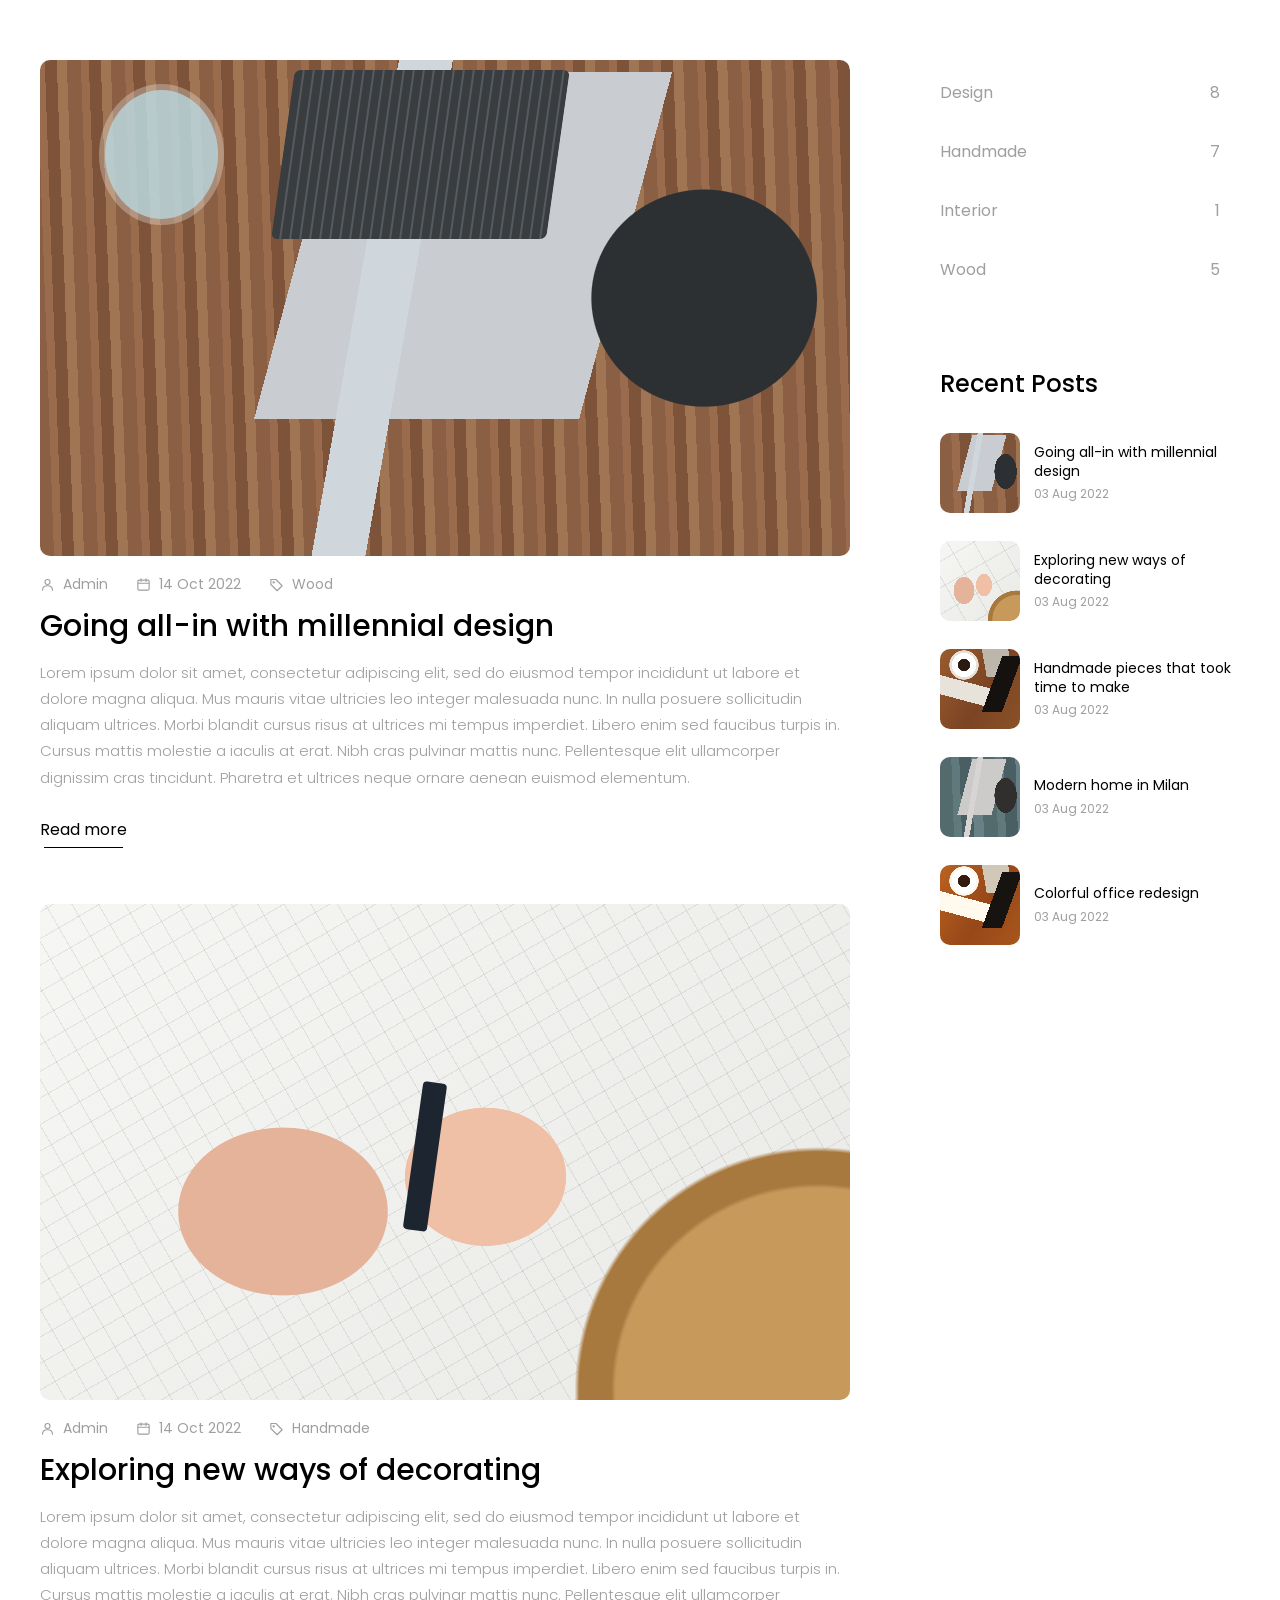
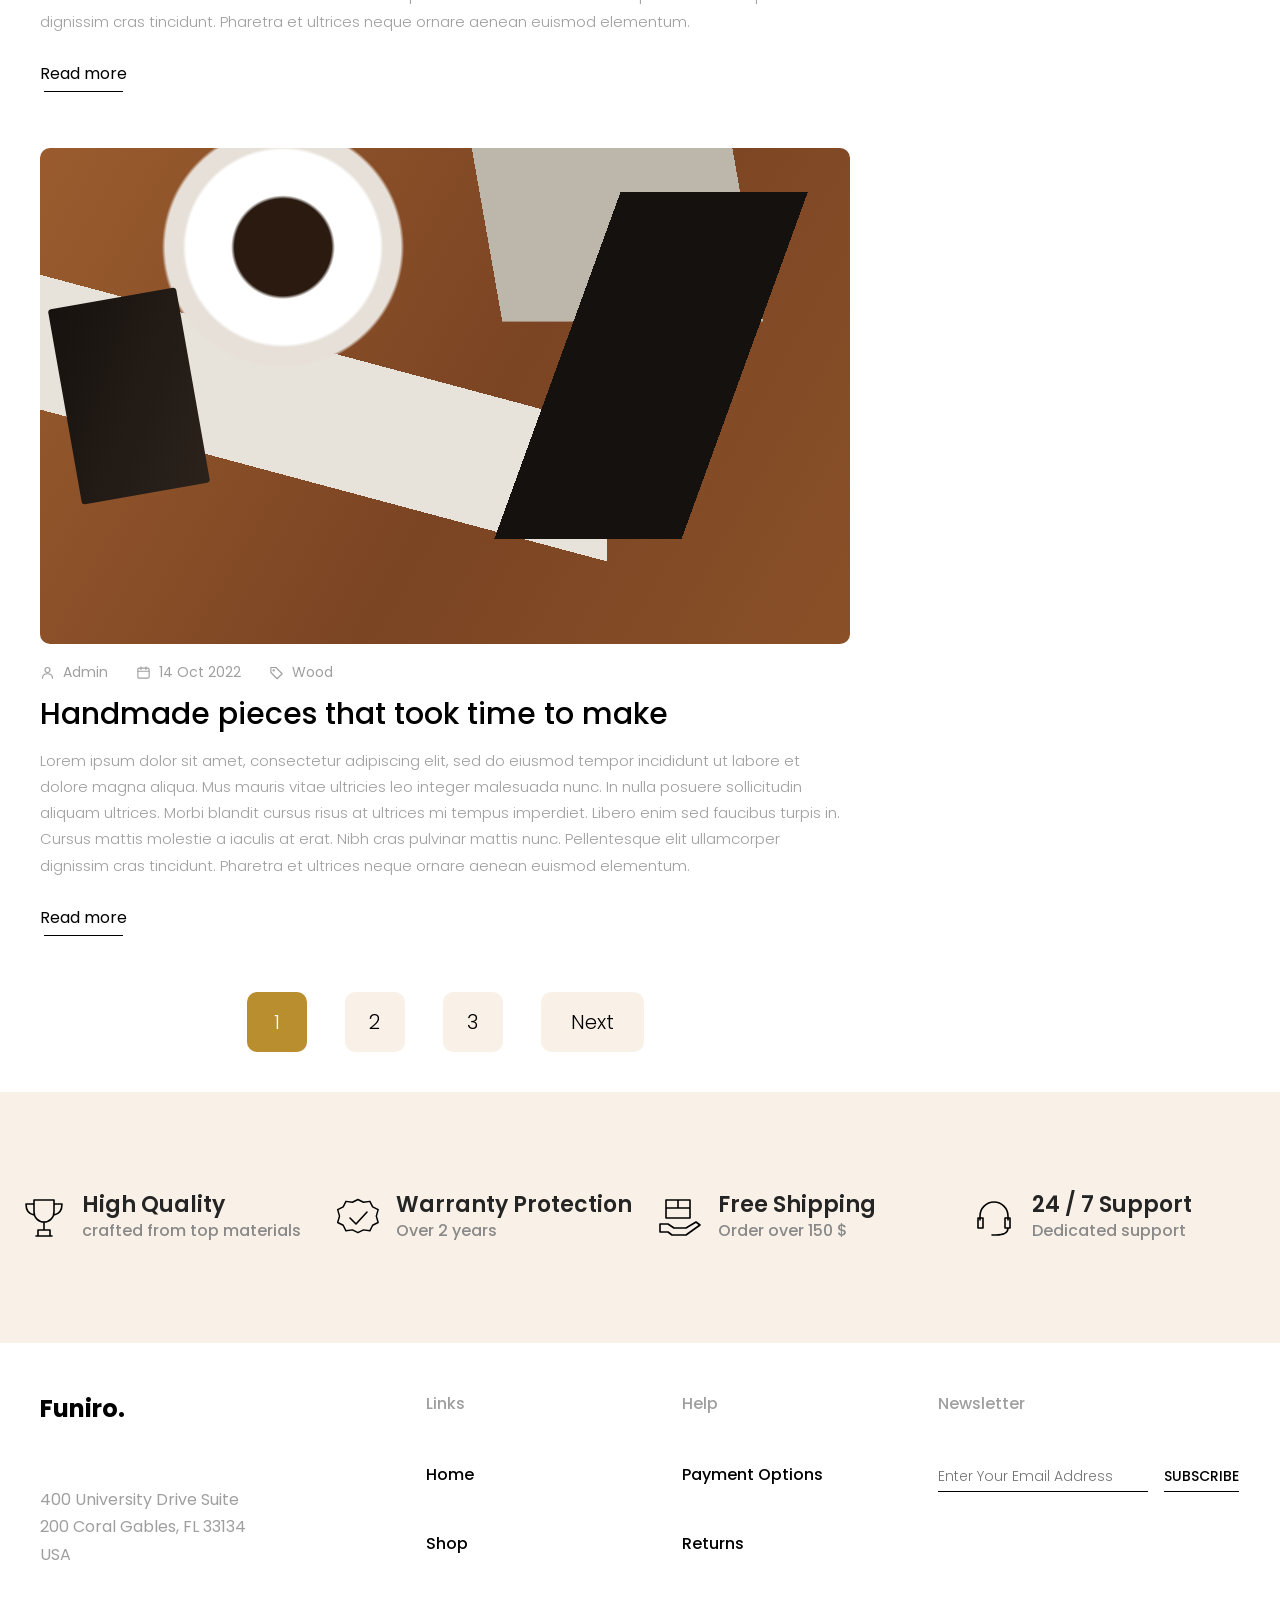
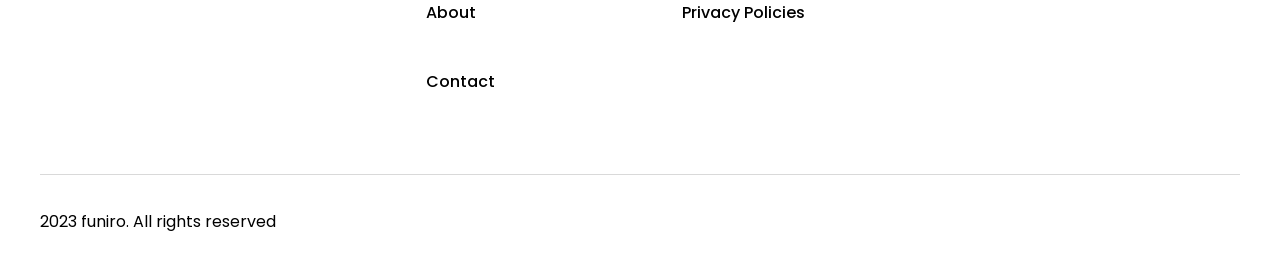
==== blog.html @ f54c9782 "fix file sttructure for vercel" ====
<!doctype html>
<html lang="en">
<head>
<meta charset="utf-8">
<meta name="viewport" content="width=device-width, initial-scale=1">
<title>Funiro Blog</title>
<link rel="preconnect" href="https://fonts.googleapis.com">
<link href="https://fonts.googleapis.com/css2?family=Poppins:wght@300;400;500;600&display=swap" rel="stylesheet">
<style>
:root{
  --ink:#000;
  --muted:#9f9f9f;
  --soft:#b0b0b0;
  --cream:#f9f1e7;
  --gold:#b88e2f;
  --line:#d9d9d9;
  --page:#f4f4f4;
  --bg:#fff;
}
*{box-sizing:border-box;margin:0;padding:0}
body{font-family:'Poppins',system-ui,sans-serif;color:var(--ink);background:var(--page);-webkit-font-smoothing:antialiased}
a{color:inherit;text-decoration:none}
ul{list-style:none}
.page{background:var(--bg);max-width:1440px;margin:0 auto}

/* ---------- layout ---------- */
.blog{display:grid;grid-template-columns:minmax(0,820px) 300px;gap:90px;max-width:1240px;margin:0 auto;padding:60px 20px 40px;justify-content:space-between}

/* ---------- posts ---------- */
.post{margin-bottom:56px}
.thumb{display:block;width:100%;aspect-ratio:817/500;border-radius:10px;overflow:hidden;position:relative;transition:transform .4s ease,box-shadow .4s ease}
.post:hover .thumb{transform:translateY(-3px);box-shadow:0 14px 30px rgba(0,0,0,.14)}
.meta{display:flex;gap:28px;margin:18px 0 12px;font-size:14px;color:var(--muted);flex-wrap:wrap}
.meta span{display:inline-flex;align-items:center;gap:8px}
.meta svg{width:15px;height:15px;stroke:var(--muted);fill:none;stroke-width:1.8;stroke-linecap:round;stroke-linejoin:round}
.post h2{font-size:30px;font-weight:500;line-height:1.3;margin-bottom:14px;transition:color .2s}
.post:hover h2{color:var(--gold)}
.post p{font-size:15px;line-height:1.75;color:var(--muted);font-weight:300;max-width:820px}
.more{display:inline-block;margin-top:26px;font-size:16px;padding-bottom:6px;position:relative}
.more::after{content:"";position:absolute;left:4px;bottom:0;height:1px;width:calc(100% - 8px);background:var(--ink);transition:width .3s ease,background .3s}
.more:hover::after{width:100%;background:var(--gold)}

/* ---------- CSS-drawn photos ---------- */
/* 1 · laptop on wooden table */
.ph-wood{background:
  radial-gradient(ellipse 14% 22% at 82% 48%,#2c3033 0 99%,transparent 100%),
  linear-gradient(100deg,transparent 0 40%,#cfd6dc 40% 46%,transparent 46%),
  linear-gradient(105deg,transparent 0 34%,#c9ccd0 34% 70%,transparent 70%) 0 8%/100% 70% no-repeat,
  repeating-linear-gradient(88deg,#8a5f43 0 14px,#9a6c4d 14px 22px,#7d5439 22px 34px,#a07554 34px 44px);}
.ph-wood::before{content:"";position:absolute;left:30%;top:2%;width:34%;height:34%;background:repeating-linear-gradient(90deg,#3a3d40 0 8px,#555a5e 8px 10px),#3a3d40;border-radius:6px;transform:skewX(-8deg)}
.ph-wood::after{content:"";position:absolute;left:8%;top:6%;width:14%;height:26%;background:#bfe0ea;border-radius:50%;opacity:.8;box-shadow:0 0 0 6px rgba(255,255,255,.35)}
/* 2 · notebook, hands and straw hat */
.ph-note{background:
  radial-gradient(circle at 96% 98%,#c79a5b 0 22%,transparent 22.5%),
  radial-gradient(circle at 96% 98%,#a8793f 0 26%,transparent 26.5%),
  radial-gradient(ellipse 13% 17% at 30% 62%,#e5b29a 0 99%,transparent 100%),
  radial-gradient(ellipse 10% 14% at 55% 55%,#efc0a6 0 99%,transparent 100%),
  repeating-linear-gradient(60deg,transparent 0 22px,rgba(0,0,0,.08) 22px 23px),
  repeating-linear-gradient(-30deg,transparent 0 22px,rgba(0,0,0,.08) 22px 23px),
  linear-gradient(135deg,#f6f6f4,#e9e9e6);}
.ph-note::after{content:"";position:absolute;left:46%;top:36%;width:3%;height:30%;background:#1c2530;border-radius:4px;transform:rotate(8deg)}
/* 3 · coffee, glasses, notebook, tablet on desk */
.ph-coffee{background:
  radial-gradient(circle at 30% 20%,#2a1a10 0 7%,transparent 7.5%),
  radial-gradient(circle at 30% 20%,#fff 0 14%,#e6e0d8 14.5% 17%,transparent 17.5%),
  linear-gradient(110deg,transparent 0 62%,#14110f 62% 82%,transparent 82%) 0 30%/100% 70% no-repeat,
  linear-gradient(15deg,transparent 0 35%,#e8e3da 35% 62%,transparent 62%) 0 60%/70% 70% no-repeat,
  linear-gradient(80deg,transparent 0 55%,#bdb6ab 55% 86%,transparent 86%) 0 0/100% 35% no-repeat,
  linear-gradient(120deg,#9a5c2e,#7b4423 55%,#8a5128);}
.ph-coffee::after{content:"";position:absolute;left:3%;top:30%;width:16%;height:40%;background:linear-gradient(120deg,#17120f,#2b221b);border-radius:3px;transform:rotate(-10deg)}

/* ---------- pagination ---------- */
.pager{display:flex;justify-content:center;gap:38px;margin-top:20px}
.pager a{min-width:60px;height:60px;padding:0 20px;display:grid;place-items:center;border-radius:10px;background:var(--cream);font-size:20px;font-weight:300;transition:background .2s,color .2s,transform .2s}
.pager a:hover{background:var(--gold);color:#fff;transform:translateY(-2px)}
.pager a.on{background:var(--gold);color:#fff}
.pager a.wide{padding:0 30px}

/* ---------- sidebar ---------- */
aside{padding-top:6px}
.cats li{display:flex;justify-content:space-between;color:var(--muted);font-size:16px;padding:14px 20px 14px 0;transition:color .2s,padding .2s}
.cats li:hover{color:var(--gold);padding-left:8px}
.cats li+li{margin-top:6px}
aside h3{font-size:24px;font-weight:500;margin:70px 0 32px}
.recent li{display:flex;gap:14px;align-items:center;margin-bottom:28px}
.recent .mini{flex:none;width:80px;height:80px;border-radius:10px;position:relative;overflow:hidden;transition:transform .3s}
.recent li:hover .mini{transform:scale(1.06)}
.recent b{display:block;font-weight:400;font-size:14px;line-height:1.35;transition:color .2s}
.recent li:hover b{color:var(--gold)}
.recent small{display:block;margin-top:5px;font-size:12px;color:var(--muted)}
.mini.ph-wood::before,.mini.ph-wood::after,.mini.ph-note::after,.mini.ph-coffee::after{display:none}

/* ---------- feature strip ---------- */
.features{background:var(--cream);padding:100px 20px}
.features ul{max-width:1240px;margin:0 auto;display:grid;grid-template-columns:repeat(4,1fr);gap:24px}
.features li{display:flex;align-items:center;gap:14px}
.features svg{flex:none;width:48px;height:48px;stroke:var(--ink);fill:none;stroke-width:1.6;stroke-linecap:round;stroke-linejoin:round}
.features b{display:block;white-space:nowrap;font-size:22px;font-weight:600;line-height:1.2;color:#242424}
.features span{display:block;font-size:16px;font-weight:500;color:#898989}

/* ---------- footer ---------- */
footer{max-width:1240px;margin:0 auto;padding:48px 20px 28px}
.cols{display:grid;grid-template-columns:1.6fr 1fr 1fr 1.4fr;gap:40px;padding-bottom:36px;border-bottom:1px solid var(--line)}
.logo{font-size:24px;font-weight:700;margin-bottom:60px}
.addr{color:var(--muted);font-size:16px;line-height:1.7;max-width:230px}
footer h4{font-size:16px;font-weight:500;color:var(--muted);margin-bottom:46px}
footer li{margin-bottom:44px;font-size:16px;font-weight:500}
footer li a{transition:color .2s}
footer li a:hover{color:var(--gold)}
.news{display:flex;gap:16px;align-items:flex-end}
.news input{border:0;border-bottom:1px solid var(--ink);outline:0;font:300 14px 'Poppins',sans-serif;padding:4px 0;width:210px;background:transparent}
.news input:focus{border-color:var(--gold)}
.news button{border:0;border-bottom:1px solid var(--ink);background:none;font:500 14px 'Poppins',sans-serif;padding:4px 0;cursor:pointer;transition:color .2s}
.news button:hover{color:var(--gold);border-color:var(--gold)}
.copy{padding-top:34px;font-size:16px}

/* ---------- responsive ---------- */
@media(max-width:1100px){
  .blog{grid-template-columns:1fr;gap:40px}
  .features ul{grid-template-columns:repeat(2,1fr);row-gap:40px}
  .cols{grid-template-columns:1fr 1fr}
}
@media(max-width:600px){
  .post h2{font-size:22px}
  .pager{gap:12px}
  .pager a{min-width:46px;height:46px;font-size:16px}
  .features{padding:56px 20px}
  .features ul,.cols{grid-template-columns:1fr}
  .logo{margin-bottom:24px}
  footer h4{margin-bottom:20px}
  footer li{margin-bottom:20px}
}
</style>
</head>
<body>
<div class="page">

  <main class="blog">
    <section>
      <article class="post">
        <a class="thumb ph-wood" href="#" aria-label="Going all-in with millennial design"></a>
        <div class="meta">
          <span><svg viewBox="0 0 24 24"><circle cx="12" cy="8" r="4"/><path d="M4 21c0-4.4 3.6-7 8-7s8 2.6 8 7"/></svg>Admin</span>
          <span><svg viewBox="0 0 24 24"><rect x="3" y="5" width="18" height="16" rx="2"/><path d="M3 10h18M8 3v4M16 3v4"/></svg>14 Oct 2022</span>
          <span><svg viewBox="0 0 24 24"><path d="M3 12V4h8l10 10-8 8z"/><circle cx="7.5" cy="8.5" r="1"/></svg>Wood</span>
        </div>
        <h2>Going all-in with millennial design</h2>
        <p>Lorem ipsum dolor sit amet, consectetur adipiscing elit, sed do eiusmod tempor incididunt ut labore et dolore magna aliqua. Mus mauris vitae ultricies leo integer malesuada nunc. In nulla posuere sollicitudin aliquam ultrices. Morbi blandit cursus risus at ultrices mi tempus imperdiet. Libero enim sed faucibus turpis in. Cursus mattis molestie a iaculis at erat. Nibh cras pulvinar mattis nunc. Pellentesque elit ullamcorper dignissim cras tincidunt. Pharetra et ultrices neque ornare aenean euismod elementum.</p>
        <a class="more" href="#">Read more</a>
      </article>

      <article class="post">
        <a class="thumb ph-note" href="#" aria-label="Exploring new ways of decorating"></a>
        <div class="meta">
          <span><svg viewBox="0 0 24 24"><circle cx="12" cy="8" r="4"/><path d="M4 21c0-4.4 3.6-7 8-7s8 2.6 8 7"/></svg>Admin</span>
          <span><svg viewBox="0 0 24 24"><rect x="3" y="5" width="18" height="16" rx="2"/><path d="M3 10h18M8 3v4M16 3v4"/></svg>14 Oct 2022</span>
          <span><svg viewBox="0 0 24 24"><path d="M3 12V4h8l10 10-8 8z"/><circle cx="7.5" cy="8.5" r="1"/></svg>Handmade</span>
        </div>
        <h2>Exploring new ways of decorating</h2>
        <p>Lorem ipsum dolor sit amet, consectetur adipiscing elit, sed do eiusmod tempor incididunt ut labore et dolore magna aliqua. Mus mauris vitae ultricies leo integer malesuada nunc. In nulla posuere sollicitudin aliquam ultrices. Morbi blandit cursus risus at ultrices mi tempus imperdiet. Libero enim sed faucibus turpis in. Cursus mattis molestie a iaculis at erat. Nibh cras pulvinar mattis nunc. Pellentesque elit ullamcorper dignissim cras tincidunt. Pharetra et ultrices neque ornare aenean euismod elementum.</p>
        <a class="more" href="#">Read more</a>
      </article>

      <article class="post">
        <a class="thumb ph-coffee" href="#" aria-label="Handmade pieces that took time to make"></a>
        <div class="meta">
          <span><svg viewBox="0 0 24 24"><circle cx="12" cy="8" r="4"/><path d="M4 21c0-4.4 3.6-7 8-7s8 2.6 8 7"/></svg>Admin</span>
          <span><svg viewBox="0 0 24 24"><rect x="3" y="5" width="18" height="16" rx="2"/><path d="M3 10h18M8 3v4M16 3v4"/></svg>14 Oct 2022</span>
          <span><svg viewBox="0 0 24 24"><path d="M3 12V4h8l10 10-8 8z"/><circle cx="7.5" cy="8.5" r="1"/></svg>Wood</span>
        </div>
        <h2>Handmade pieces that took time to make</h2>
        <p>Lorem ipsum dolor sit amet, consectetur adipiscing elit, sed do eiusmod tempor incididunt ut labore et dolore magna aliqua. Mus mauris vitae ultricies leo integer malesuada nunc. In nulla posuere sollicitudin aliquam ultrices. Morbi blandit cursus risus at ultrices mi tempus imperdiet. Libero enim sed faucibus turpis in. Cursus mattis molestie a iaculis at erat. Nibh cras pulvinar mattis nunc. Pellentesque elit ullamcorper dignissim cras tincidunt. Pharetra et ultrices neque ornare aenean euismod elementum.</p>
        <a class="more" href="#">Read more</a>
      </article>

      <nav class="pager" aria-label="Pagination">
        <a class="on" href="#">1</a><a href="#">2</a><a href="#">3</a><a class="wide" href="#">Next</a>
      </nav>
    </section>

    <aside>
      <ul class="cats">
        <li><span>Design</span><span>8</span></li>
        <li><span>Handmade</span><span>7</span></li>
        <li><span>Interior</span><span>1</span></li>
        <li><span>Wood</span><span>5</span></li>
      </ul>
      <h3>Recent Posts</h3>
      <ul class="recent">
        <li><span class="mini ph-wood"></span><div><b>Going all-in with millennial design</b><small>03 Aug 2022</small></div></li>
        <li><span class="mini ph-note"></span><div><b>Exploring new ways of decorating</b><small>03 Aug 2022</small></div></li>
        <li><span class="mini ph-coffee"></span><div><b>Handmade pieces that took time to make</b><small>03 Aug 2022</small></div></li>
        <li><span class="mini ph-wood" style="filter:hue-rotate(160deg) saturate(.4)"></span><div><b>Modern home in Milan</b><small>03 Aug 2022</small></div></li>
        <li><span class="mini ph-coffee" style="filter:saturate(1.3) brightness(1.1)"></span><div><b>Colorful office redesign</b><small>03 Aug 2022</small></div></li>
      </ul>
    </aside>
  </main>

  <section class="features">
    <ul>
      <li>
        <svg viewBox="0 0 48 48"><path d="M14 6h20v12a10 10 0 0 1-20 0zM14 10H6c0 6 3 10 8 11M34 10h8c0 6-3 10-8 11M24 28v8M16 42h16M18 36h12v6H18z"/></svg>
        <div><b>High Quality</b><span>crafted from top materials</span></div>
      </li>
      <li>
        <svg viewBox="0 0 48 48"><path d="M24 4l6 3 7-1 3 6 6 3-2 7 2 7-6 3-3 6-7-1-6 3-6-3-7 1-3-6-6-3 2-7-2-7 6-3 3-6 7 1z" transform="scale(.92) translate(2 2)"/><path d="M16 24l6 6 11-12"/></svg>
        <div><b>Warranty Protection</b><span>Over 2 years</span></div>
      </li>
      <li>
        <svg viewBox="0 0 48 48"><path d="M10 6h24v18H10zM10 14h24M22 6v8M4 30h8l6 4h12l10-6 4 3-14 10H16l-4-3H4z"/></svg>
        <div><b>Free Shipping</b><span>Order over 150 $</span></div>
      </li>
      <li>
        <svg viewBox="0 0 48 48"><path d="M10 26v-4a14 14 0 0 1 28 0v4M8 24h5v10H8zM35 24h5v10h-5zM38 34c0 5-5 7-12 7M22 41h5"/></svg>
        <div><b>24 / 7 Support</b><span>Dedicated support</span></div>
      </li>
    </ul>
  </section>

  <footer>
    <div class="cols">
      <div>
        <div class="logo">Funiro.</div>
        <p class="addr">400 University Drive Suite 200 Coral Gables, FL 33134 USA</p>
      </div>
      <div>
        <h4>Links</h4>
        <ul><li><a href="#">Home</a></li><li><a href="#">Shop</a></li><li><a href="#">About</a></li><li><a href="#">Contact</a></li></ul>
      </div>
      <div>
        <h4>Help</h4>
        <ul><li><a href="#">Payment Options</a></li><li><a href="#">Returns</a></li><li><a href="#">Privacy Policies</a></li></ul>
      </div>
      <div>
        <h4>Newsletter</h4>
        <form class="news" onsubmit="return false">
          <input type="email" placeholder="Enter Your Email Address" aria-label="Email address">
          <button type="button">SUBSCRIBE</button>
        </form>
      </div>
    </div>
    <p class="copy">2023 funiro. All rights reserved</p>
  </footer>

</div>
</body>
</html>
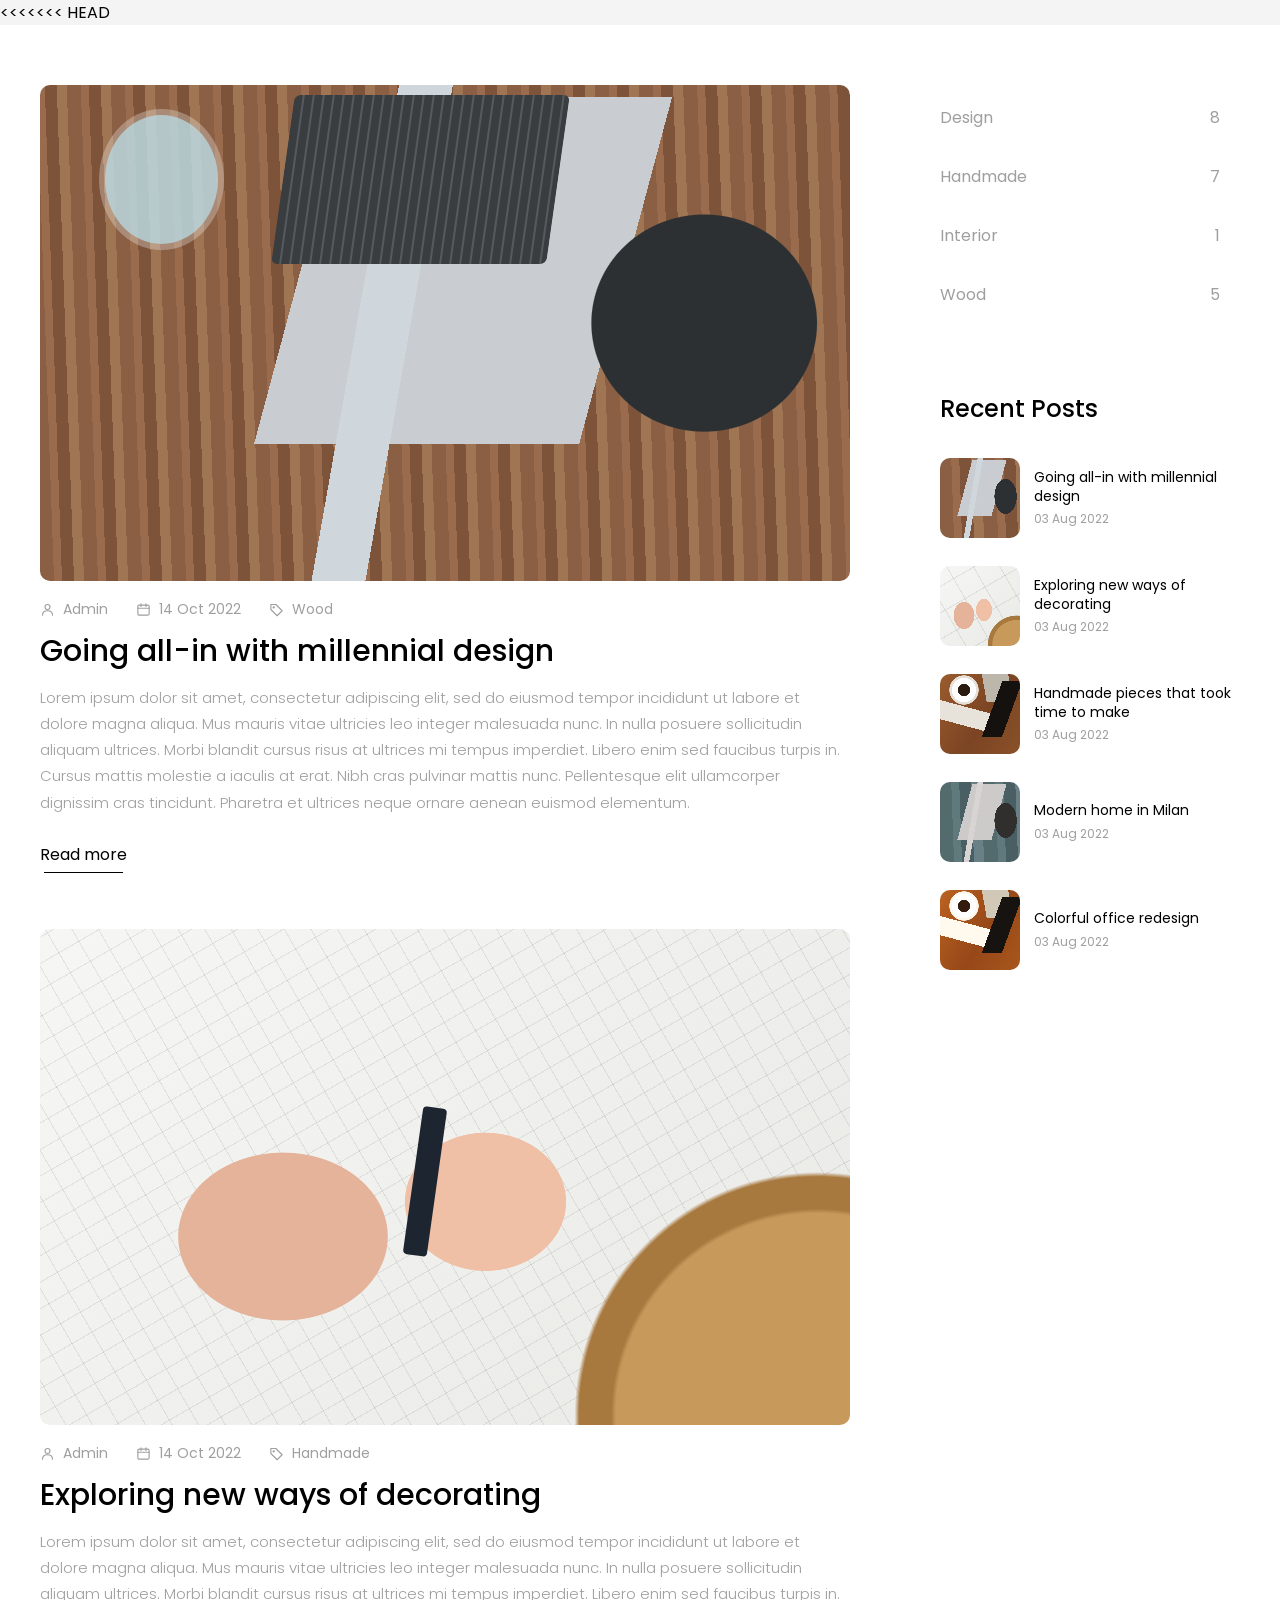
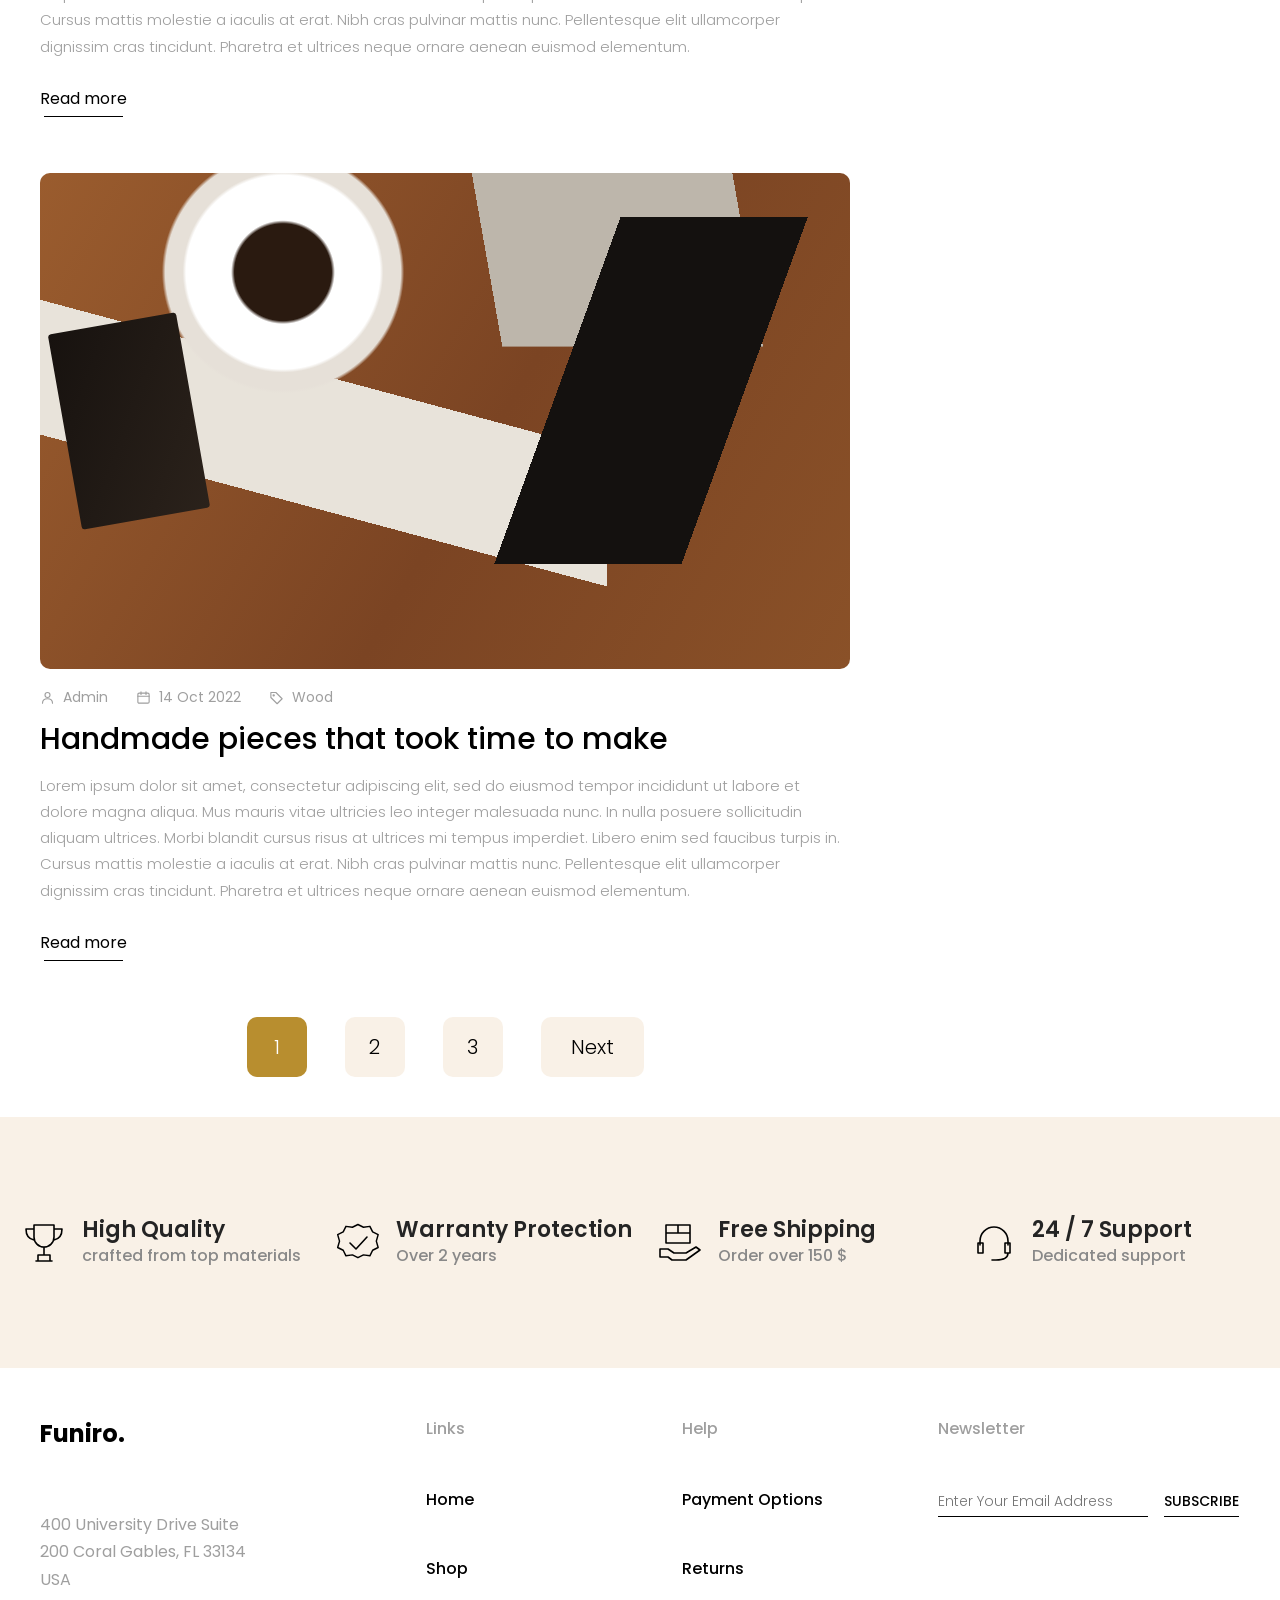
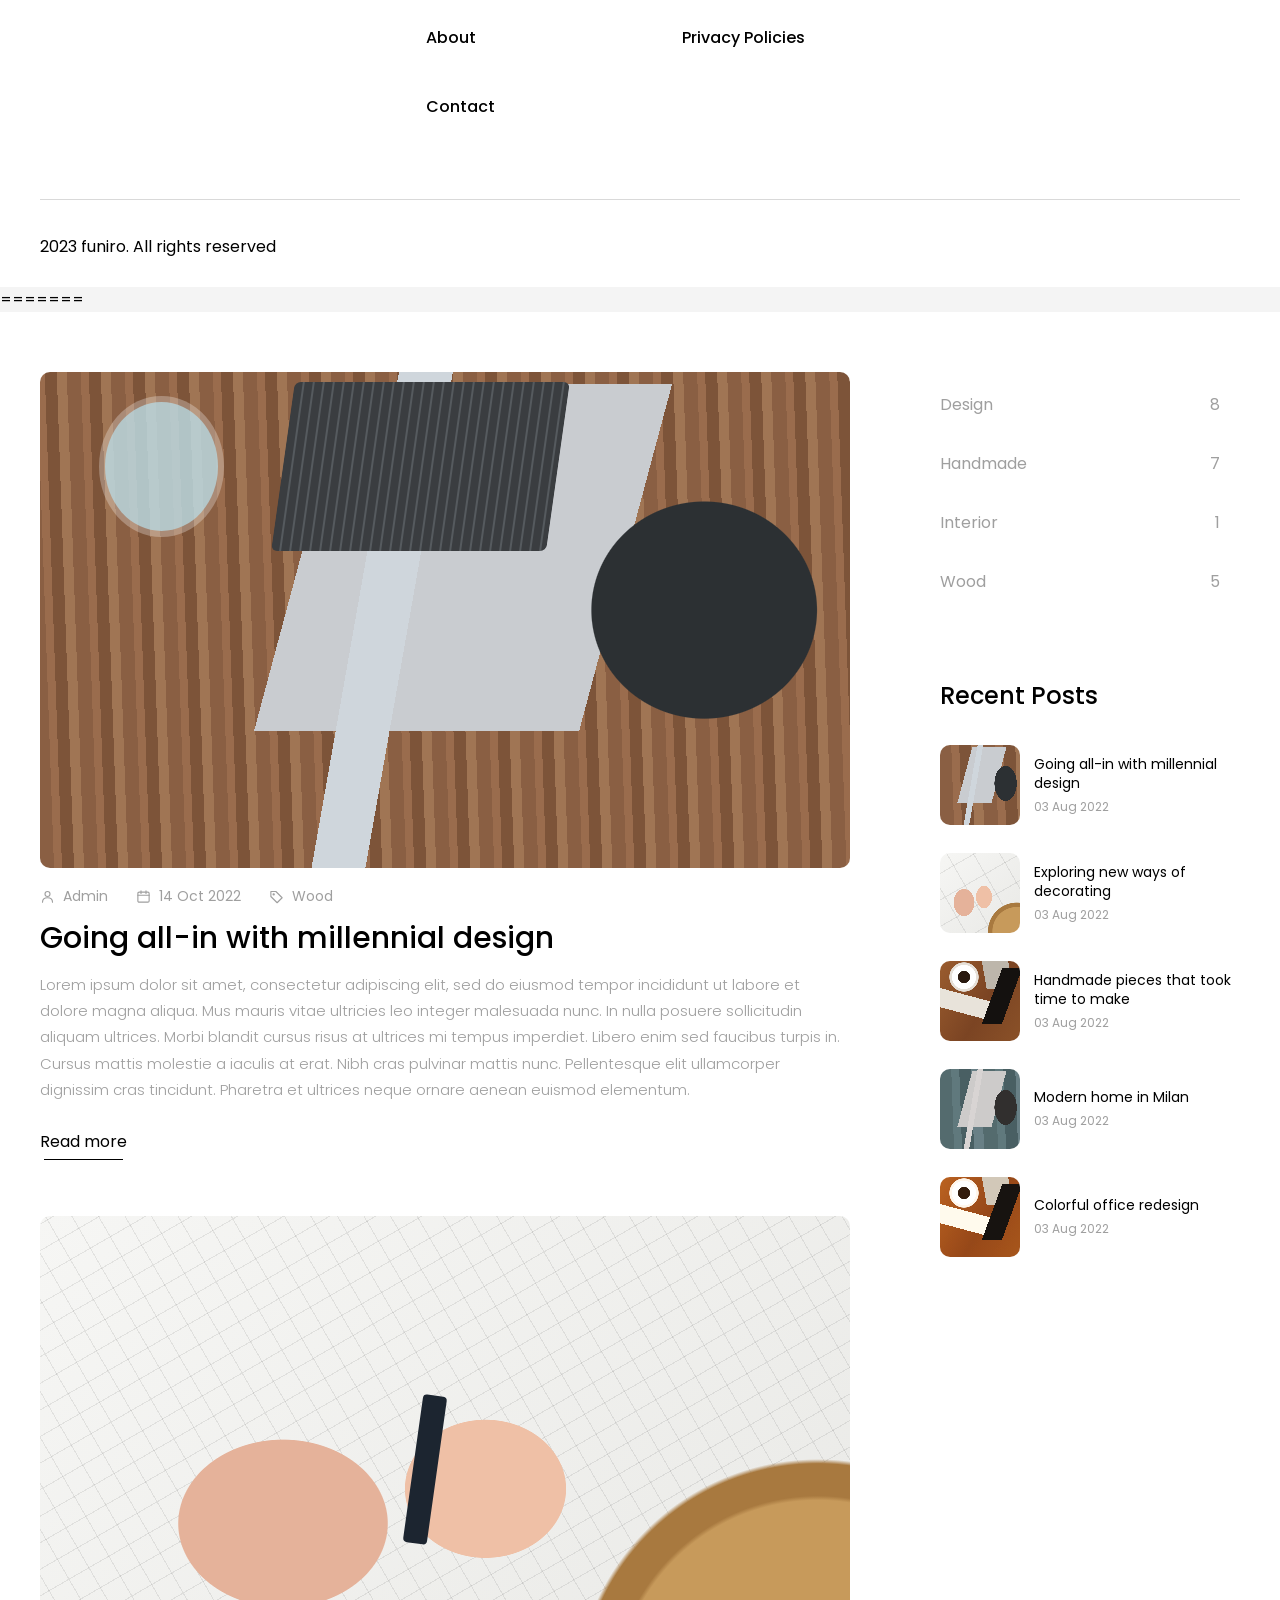
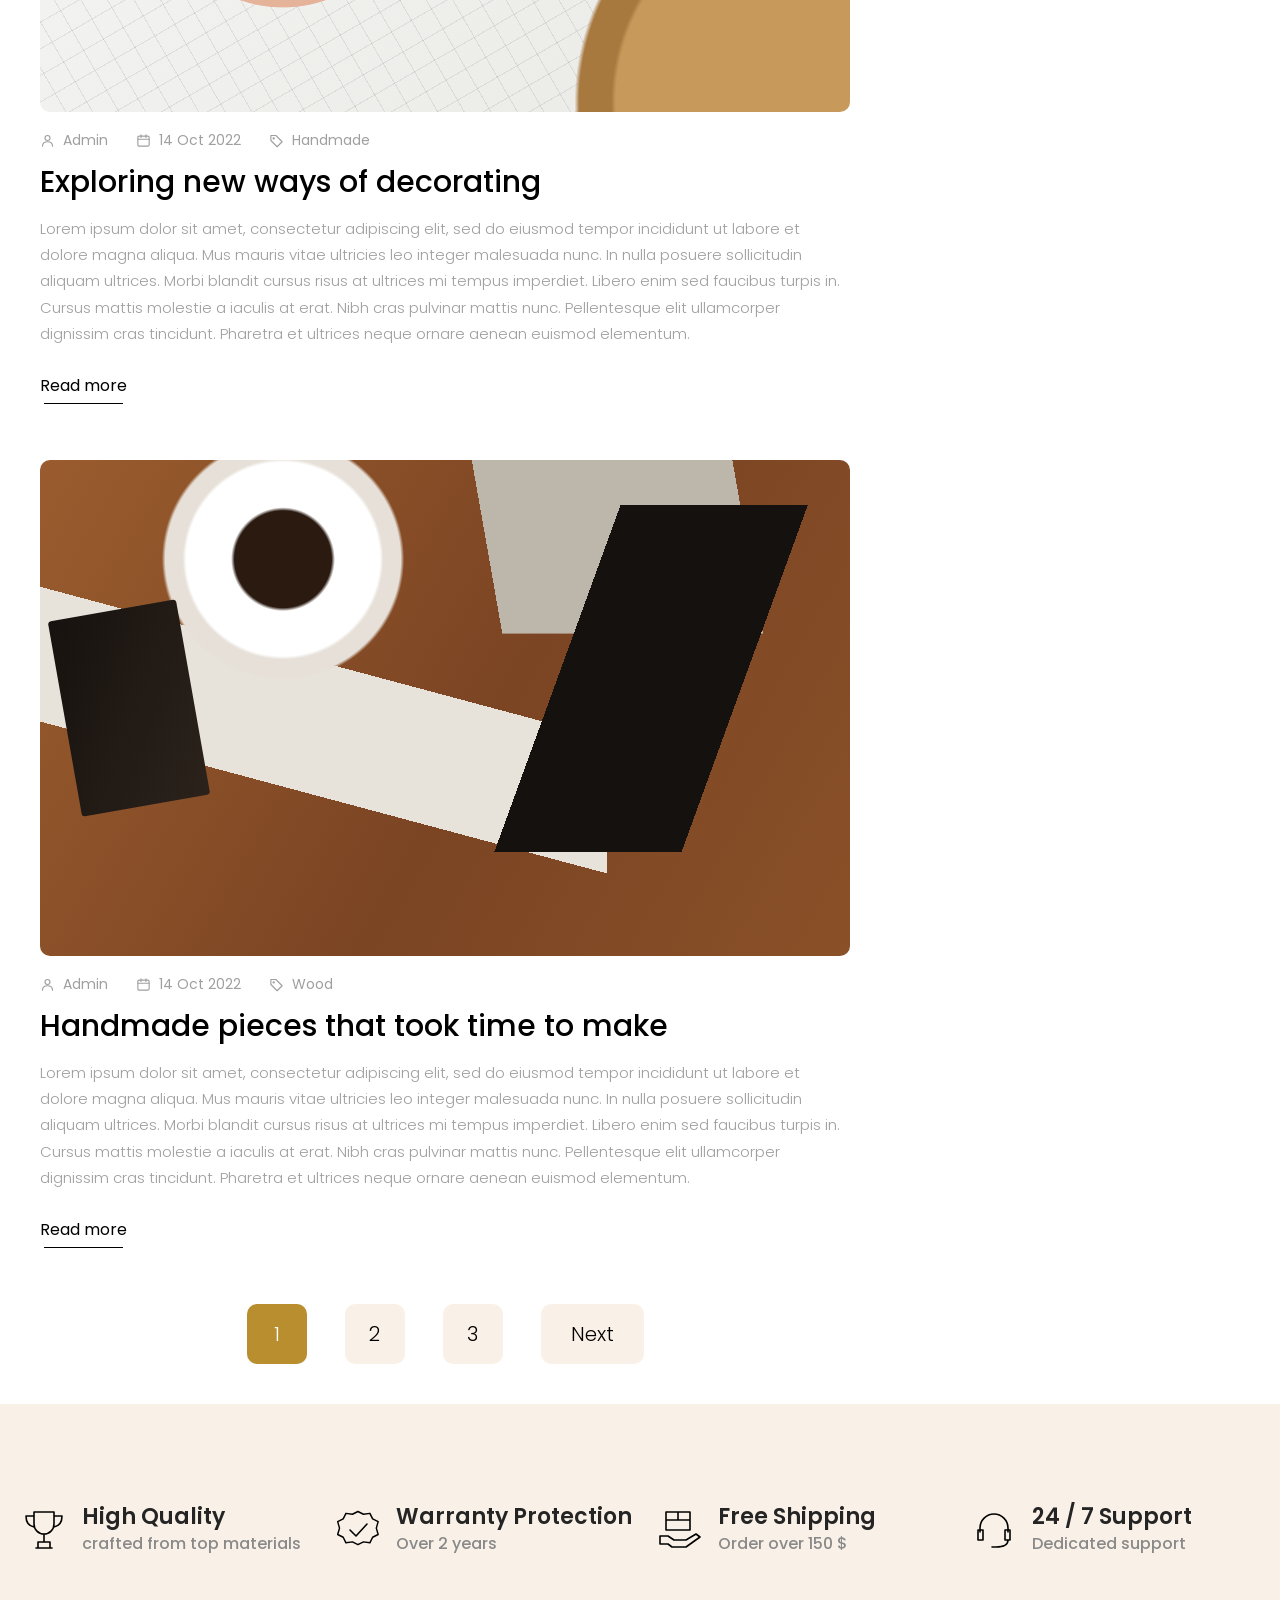
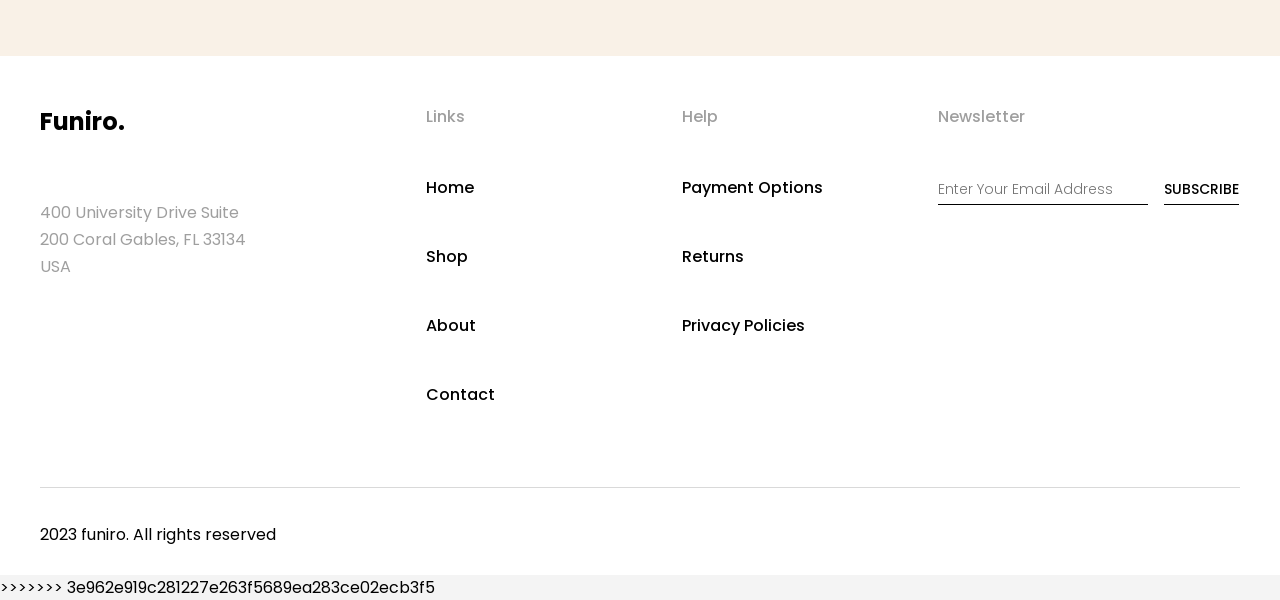
==== commit 15e9b3d7: "resolve merge conflicts" ====
--- a/blog.html
+++ b/blog.html
@@ -1,3 +1,4 @@
+<<<<<<< HEAD
 <!doctype html>
 <html lang="en">
 <head>
@@ -244,4 +245,252 @@
 
 </div>
 </body>
+=======
+<!doctype html>
+<html lang="en">
+<head>
+<meta charset="utf-8">
+<meta name="viewport" content="width=device-width, initial-scale=1">
+<title>Funiro Blog</title>
+<link rel="preconnect" href="https://fonts.googleapis.com">
+<link href="https://fonts.googleapis.com/css2?family=Poppins:wght@300;400;500;600&display=swap" rel="stylesheet">
+<style>
+:root{
+  --ink:#000;
+  --muted:#9f9f9f;
+  --soft:#b0b0b0;
+  --cream:#f9f1e7;
+  --gold:#b88e2f;
+  --line:#d9d9d9;
+  --page:#f4f4f4;
+  --bg:#fff;
+}
+*{box-sizing:border-box;margin:0;padding:0}
+body{font-family:'Poppins',system-ui,sans-serif;color:var(--ink);background:var(--page);-webkit-font-smoothing:antialiased}
+a{color:inherit;text-decoration:none}
+ul{list-style:none}
+.page{background:var(--bg);max-width:1440px;margin:0 auto}
+
+/* ---------- layout ---------- */
+.blog{display:grid;grid-template-columns:minmax(0,820px) 300px;gap:90px;max-width:1240px;margin:0 auto;padding:60px 20px 40px;justify-content:space-between}
+
+/* ---------- posts ---------- */
+.post{margin-bottom:56px}
+.thumb{display:block;width:100%;aspect-ratio:817/500;border-radius:10px;overflow:hidden;position:relative;transition:transform .4s ease,box-shadow .4s ease}
+.post:hover .thumb{transform:translateY(-3px);box-shadow:0 14px 30px rgba(0,0,0,.14)}
+.meta{display:flex;gap:28px;margin:18px 0 12px;font-size:14px;color:var(--muted);flex-wrap:wrap}
+.meta span{display:inline-flex;align-items:center;gap:8px}
+.meta svg{width:15px;height:15px;stroke:var(--muted);fill:none;stroke-width:1.8;stroke-linecap:round;stroke-linejoin:round}
+.post h2{font-size:30px;font-weight:500;line-height:1.3;margin-bottom:14px;transition:color .2s}
+.post:hover h2{color:var(--gold)}
+.post p{font-size:15px;line-height:1.75;color:var(--muted);font-weight:300;max-width:820px}
+.more{display:inline-block;margin-top:26px;font-size:16px;padding-bottom:6px;position:relative}
+.more::after{content:"";position:absolute;left:4px;bottom:0;height:1px;width:calc(100% - 8px);background:var(--ink);transition:width .3s ease,background .3s}
+.more:hover::after{width:100%;background:var(--gold)}
+
+/* ---------- CSS-drawn photos ---------- */
+/* 1 · laptop on wooden table */
+.ph-wood{background:
+  radial-gradient(ellipse 14% 22% at 82% 48%,#2c3033 0 99%,transparent 100%),
+  linear-gradient(100deg,transparent 0 40%,#cfd6dc 40% 46%,transparent 46%),
+  linear-gradient(105deg,transparent 0 34%,#c9ccd0 34% 70%,transparent 70%) 0 8%/100% 70% no-repeat,
+  repeating-linear-gradient(88deg,#8a5f43 0 14px,#9a6c4d 14px 22px,#7d5439 22px 34px,#a07554 34px 44px);}
+.ph-wood::before{content:"";position:absolute;left:30%;top:2%;width:34%;height:34%;background:repeating-linear-gradient(90deg,#3a3d40 0 8px,#555a5e 8px 10px),#3a3d40;border-radius:6px;transform:skewX(-8deg)}
+.ph-wood::after{content:"";position:absolute;left:8%;top:6%;width:14%;height:26%;background:#bfe0ea;border-radius:50%;opacity:.8;box-shadow:0 0 0 6px rgba(255,255,255,.35)}
+/* 2 · notebook, hands and straw hat */
+.ph-note{background:
+  radial-gradient(circle at 96% 98%,#c79a5b 0 22%,transparent 22.5%),
+  radial-gradient(circle at 96% 98%,#a8793f 0 26%,transparent 26.5%),
+  radial-gradient(ellipse 13% 17% at 30% 62%,#e5b29a 0 99%,transparent 100%),
+  radial-gradient(ellipse 10% 14% at 55% 55%,#efc0a6 0 99%,transparent 100%),
+  repeating-linear-gradient(60deg,transparent 0 22px,rgba(0,0,0,.08) 22px 23px),
+  repeating-linear-gradient(-30deg,transparent 0 22px,rgba(0,0,0,.08) 22px 23px),
+  linear-gradient(135deg,#f6f6f4,#e9e9e6);}
+.ph-note::after{content:"";position:absolute;left:46%;top:36%;width:3%;height:30%;background:#1c2530;border-radius:4px;transform:rotate(8deg)}
+/* 3 · coffee, glasses, notebook, tablet on desk */
+.ph-coffee{background:
+  radial-gradient(circle at 30% 20%,#2a1a10 0 7%,transparent 7.5%),
+  radial-gradient(circle at 30% 20%,#fff 0 14%,#e6e0d8 14.5% 17%,transparent 17.5%),
+  linear-gradient(110deg,transparent 0 62%,#14110f 62% 82%,transparent 82%) 0 30%/100% 70% no-repeat,
+  linear-gradient(15deg,transparent 0 35%,#e8e3da 35% 62%,transparent 62%) 0 60%/70% 70% no-repeat,
+  linear-gradient(80deg,transparent 0 55%,#bdb6ab 55% 86%,transparent 86%) 0 0/100% 35% no-repeat,
+  linear-gradient(120deg,#9a5c2e,#7b4423 55%,#8a5128);}
+.ph-coffee::after{content:"";position:absolute;left:3%;top:30%;width:16%;height:40%;background:linear-gradient(120deg,#17120f,#2b221b);border-radius:3px;transform:rotate(-10deg)}
+
+/* ---------- pagination ---------- */
+.pager{display:flex;justify-content:center;gap:38px;margin-top:20px}
+.pager a{min-width:60px;height:60px;padding:0 20px;display:grid;place-items:center;border-radius:10px;background:var(--cream);font-size:20px;font-weight:300;transition:background .2s,color .2s,transform .2s}
+.pager a:hover{background:var(--gold);color:#fff;transform:translateY(-2px)}
+.pager a.on{background:var(--gold);color:#fff}
+.pager a.wide{padding:0 30px}
+
+/* ---------- sidebar ---------- */
+aside{padding-top:6px}
+.cats li{display:flex;justify-content:space-between;color:var(--muted);font-size:16px;padding:14px 20px 14px 0;transition:color .2s,padding .2s}
+.cats li:hover{color:var(--gold);padding-left:8px}
+.cats li+li{margin-top:6px}
+aside h3{font-size:24px;font-weight:500;margin:70px 0 32px}
+.recent li{display:flex;gap:14px;align-items:center;margin-bottom:28px}
+.recent .mini{flex:none;width:80px;height:80px;border-radius:10px;position:relative;overflow:hidden;transition:transform .3s}
+.recent li:hover .mini{transform:scale(1.06)}
+.recent b{display:block;font-weight:400;font-size:14px;line-height:1.35;transition:color .2s}
+.recent li:hover b{color:var(--gold)}
+.recent small{display:block;margin-top:5px;font-size:12px;color:var(--muted)}
+.mini.ph-wood::before,.mini.ph-wood::after,.mini.ph-note::after,.mini.ph-coffee::after{display:none}
+
+/* ---------- feature strip ---------- */
+.features{background:var(--cream);padding:100px 20px}
+.features ul{max-width:1240px;margin:0 auto;display:grid;grid-template-columns:repeat(4,1fr);gap:24px}
+.features li{display:flex;align-items:center;gap:14px}
+.features svg{flex:none;width:48px;height:48px;stroke:var(--ink);fill:none;stroke-width:1.6;stroke-linecap:round;stroke-linejoin:round}
+.features b{display:block;white-space:nowrap;font-size:22px;font-weight:600;line-height:1.2;color:#242424}
+.features span{display:block;font-size:16px;font-weight:500;color:#898989}
+
+/* ---------- footer ---------- */
+footer{max-width:1240px;margin:0 auto;padding:48px 20px 28px}
+.cols{display:grid;grid-template-columns:1.6fr 1fr 1fr 1.4fr;gap:40px;padding-bottom:36px;border-bottom:1px solid var(--line)}
+.logo{font-size:24px;font-weight:700;margin-bottom:60px}
+.addr{color:var(--muted);font-size:16px;line-height:1.7;max-width:230px}
+footer h4{font-size:16px;font-weight:500;color:var(--muted);margin-bottom:46px}
+footer li{margin-bottom:44px;font-size:16px;font-weight:500}
+footer li a{transition:color .2s}
+footer li a:hover{color:var(--gold)}
+.news{display:flex;gap:16px;align-items:flex-end}
+.news input{border:0;border-bottom:1px solid var(--ink);outline:0;font:300 14px 'Poppins',sans-serif;padding:4px 0;width:210px;background:transparent}
+.news input:focus{border-color:var(--gold)}
+.news button{border:0;border-bottom:1px solid var(--ink);background:none;font:500 14px 'Poppins',sans-serif;padding:4px 0;cursor:pointer;transition:color .2s}
+.news button:hover{color:var(--gold);border-color:var(--gold)}
+.copy{padding-top:34px;font-size:16px}
+
+/* ---------- responsive ---------- */
+@media(max-width:1100px){
+  .blog{grid-template-columns:1fr;gap:40px}
+  .features ul{grid-template-columns:repeat(2,1fr);row-gap:40px}
+  .cols{grid-template-columns:1fr 1fr}
+}
+@media(max-width:600px){
+  .post h2{font-size:22px}
+  .pager{gap:12px}
+  .pager a{min-width:46px;height:46px;font-size:16px}
+  .features{padding:56px 20px}
+  .features ul,.cols{grid-template-columns:1fr}
+  .logo{margin-bottom:24px}
+  footer h4{margin-bottom:20px}
+  footer li{margin-bottom:20px}
+}
+</style>
+</head>
+<body>
+<div class="page">
+
+  <main class="blog">
+    <section>
+      <article class="post">
+        <a class="thumb ph-wood" href="#" aria-label="Going all-in with millennial design"></a>
+        <div class="meta">
+          <span><svg viewBox="0 0 24 24"><circle cx="12" cy="8" r="4"/><path d="M4 21c0-4.4 3.6-7 8-7s8 2.6 8 7"/></svg>Admin</span>
+          <span><svg viewBox="0 0 24 24"><rect x="3" y="5" width="18" height="16" rx="2"/><path d="M3 10h18M8 3v4M16 3v4"/></svg>14 Oct 2022</span>
+          <span><svg viewBox="0 0 24 24"><path d="M3 12V4h8l10 10-8 8z"/><circle cx="7.5" cy="8.5" r="1"/></svg>Wood</span>
+        </div>
+        <h2>Going all-in with millennial design</h2>
+        <p>Lorem ipsum dolor sit amet, consectetur adipiscing elit, sed do eiusmod tempor incididunt ut labore et dolore magna aliqua. Mus mauris vitae ultricies leo integer malesuada nunc. In nulla posuere sollicitudin aliquam ultrices. Morbi blandit cursus risus at ultrices mi tempus imperdiet. Libero enim sed faucibus turpis in. Cursus mattis molestie a iaculis at erat. Nibh cras pulvinar mattis nunc. Pellentesque elit ullamcorper dignissim cras tincidunt. Pharetra et ultrices neque ornare aenean euismod elementum.</p>
+        <a class="more" href="#">Read more</a>
+      </article>
+
+      <article class="post">
+        <a class="thumb ph-note" href="#" aria-label="Exploring new ways of decorating"></a>
+        <div class="meta">
+          <span><svg viewBox="0 0 24 24"><circle cx="12" cy="8" r="4"/><path d="M4 21c0-4.4 3.6-7 8-7s8 2.6 8 7"/></svg>Admin</span>
+          <span><svg viewBox="0 0 24 24"><rect x="3" y="5" width="18" height="16" rx="2"/><path d="M3 10h18M8 3v4M16 3v4"/></svg>14 Oct 2022</span>
+          <span><svg viewBox="0 0 24 24"><path d="M3 12V4h8l10 10-8 8z"/><circle cx="7.5" cy="8.5" r="1"/></svg>Handmade</span>
+        </div>
+        <h2>Exploring new ways of decorating</h2>
+        <p>Lorem ipsum dolor sit amet, consectetur adipiscing elit, sed do eiusmod tempor incididunt ut labore et dolore magna aliqua. Mus mauris vitae ultricies leo integer malesuada nunc. In nulla posuere sollicitudin aliquam ultrices. Morbi blandit cursus risus at ultrices mi tempus imperdiet. Libero enim sed faucibus turpis in. Cursus mattis molestie a iaculis at erat. Nibh cras pulvinar mattis nunc. Pellentesque elit ullamcorper dignissim cras tincidunt. Pharetra et ultrices neque ornare aenean euismod elementum.</p>
+        <a class="more" href="#">Read more</a>
+      </article>
+
+      <article class="post">
+        <a class="thumb ph-coffee" href="#" aria-label="Handmade pieces that took time to make"></a>
+        <div class="meta">
+          <span><svg viewBox="0 0 24 24"><circle cx="12" cy="8" r="4"/><path d="M4 21c0-4.4 3.6-7 8-7s8 2.6 8 7"/></svg>Admin</span>
+          <span><svg viewBox="0 0 24 24"><rect x="3" y="5" width="18" height="16" rx="2"/><path d="M3 10h18M8 3v4M16 3v4"/></svg>14 Oct 2022</span>
+          <span><svg viewBox="0 0 24 24"><path d="M3 12V4h8l10 10-8 8z"/><circle cx="7.5" cy="8.5" r="1"/></svg>Wood</span>
+        </div>
+        <h2>Handmade pieces that took time to make</h2>
+        <p>Lorem ipsum dolor sit amet, consectetur adipiscing elit, sed do eiusmod tempor incididunt ut labore et dolore magna aliqua. Mus mauris vitae ultricies leo integer malesuada nunc. In nulla posuere sollicitudin aliquam ultrices. Morbi blandit cursus risus at ultrices mi tempus imperdiet. Libero enim sed faucibus turpis in. Cursus mattis molestie a iaculis at erat. Nibh cras pulvinar mattis nunc. Pellentesque elit ullamcorper dignissim cras tincidunt. Pharetra et ultrices neque ornare aenean euismod elementum.</p>
+        <a class="more" href="#">Read more</a>
+      </article>
+
+      <nav class="pager" aria-label="Pagination">
+        <a class="on" href="#">1</a><a href="#">2</a><a href="#">3</a><a class="wide" href="#">Next</a>
+      </nav>
+    </section>
+
+    <aside>
+      <ul class="cats">
+        <li><span>Design</span><span>8</span></li>
+        <li><span>Handmade</span><span>7</span></li>
+        <li><span>Interior</span><span>1</span></li>
+        <li><span>Wood</span><span>5</span></li>
+      </ul>
+      <h3>Recent Posts</h3>
+      <ul class="recent">
+        <li><span class="mini ph-wood"></span><div><b>Going all-in with millennial design</b><small>03 Aug 2022</small></div></li>
+        <li><span class="mini ph-note"></span><div><b>Exploring new ways of decorating</b><small>03 Aug 2022</small></div></li>
+        <li><span class="mini ph-coffee"></span><div><b>Handmade pieces that took time to make</b><small>03 Aug 2022</small></div></li>
+        <li><span class="mini ph-wood" style="filter:hue-rotate(160deg) saturate(.4)"></span><div><b>Modern home in Milan</b><small>03 Aug 2022</small></div></li>
+        <li><span class="mini ph-coffee" style="filter:saturate(1.3) brightness(1.1)"></span><div><b>Colorful office redesign</b><small>03 Aug 2022</small></div></li>
+      </ul>
+    </aside>
+  </main>
+
+  <section class="features">
+    <ul>
+      <li>
+        <svg viewBox="0 0 48 48"><path d="M14 6h20v12a10 10 0 0 1-20 0zM14 10H6c0 6 3 10 8 11M34 10h8c0 6-3 10-8 11M24 28v8M16 42h16M18 36h12v6H18z"/></svg>
+        <div><b>High Quality</b><span>crafted from top materials</span></div>
+      </li>
+      <li>
+        <svg viewBox="0 0 48 48"><path d="M24 4l6 3 7-1 3 6 6 3-2 7 2 7-6 3-3 6-7-1-6 3-6-3-7 1-3-6-6-3 2-7-2-7 6-3 3-6 7 1z" transform="scale(.92) translate(2 2)"/><path d="M16 24l6 6 11-12"/></svg>
+        <div><b>Warranty Protection</b><span>Over 2 years</span></div>
+      </li>
+      <li>
+        <svg viewBox="0 0 48 48"><path d="M10 6h24v18H10zM10 14h24M22 6v8M4 30h8l6 4h12l10-6 4 3-14 10H16l-4-3H4z"/></svg>
+        <div><b>Free Shipping</b><span>Order over 150 $</span></div>
+      </li>
+      <li>
+        <svg viewBox="0 0 48 48"><path d="M10 26v-4a14 14 0 0 1 28 0v4M8 24h5v10H8zM35 24h5v10h-5zM38 34c0 5-5 7-12 7M22 41h5"/></svg>
+        <div><b>24 / 7 Support</b><span>Dedicated support</span></div>
+      </li>
+    </ul>
+  </section>
+
+  <footer>
+    <div class="cols">
+      <div>
+        <div class="logo">Funiro.</div>
+        <p class="addr">400 University Drive Suite 200 Coral Gables, FL 33134 USA</p>
+      </div>
+      <div>
+        <h4>Links</h4>
+        <ul><li><a href="#">Home</a></li><li><a href="#">Shop</a></li><li><a href="#">About</a></li><li><a href="#">Contact</a></li></ul>
+      </div>
+      <div>
+        <h4>Help</h4>
+        <ul><li><a href="#">Payment Options</a></li><li><a href="#">Returns</a></li><li><a href="#">Privacy Policies</a></li></ul>
+      </div>
+      <div>
+        <h4>Newsletter</h4>
+        <form class="news" onsubmit="return false">
+          <input type="email" placeholder="Enter Your Email Address" aria-label="Email address">
+          <button type="button">SUBSCRIBE</button>
+        </form>
+      </div>
+    </div>
+    <p class="copy">2023 funiro. All rights reserved</p>
+  </footer>
+
+</div>
+</body>
+>>>>>>> 3e962e919c281227e263f5689ea283ce02ecb3f5
 </html>
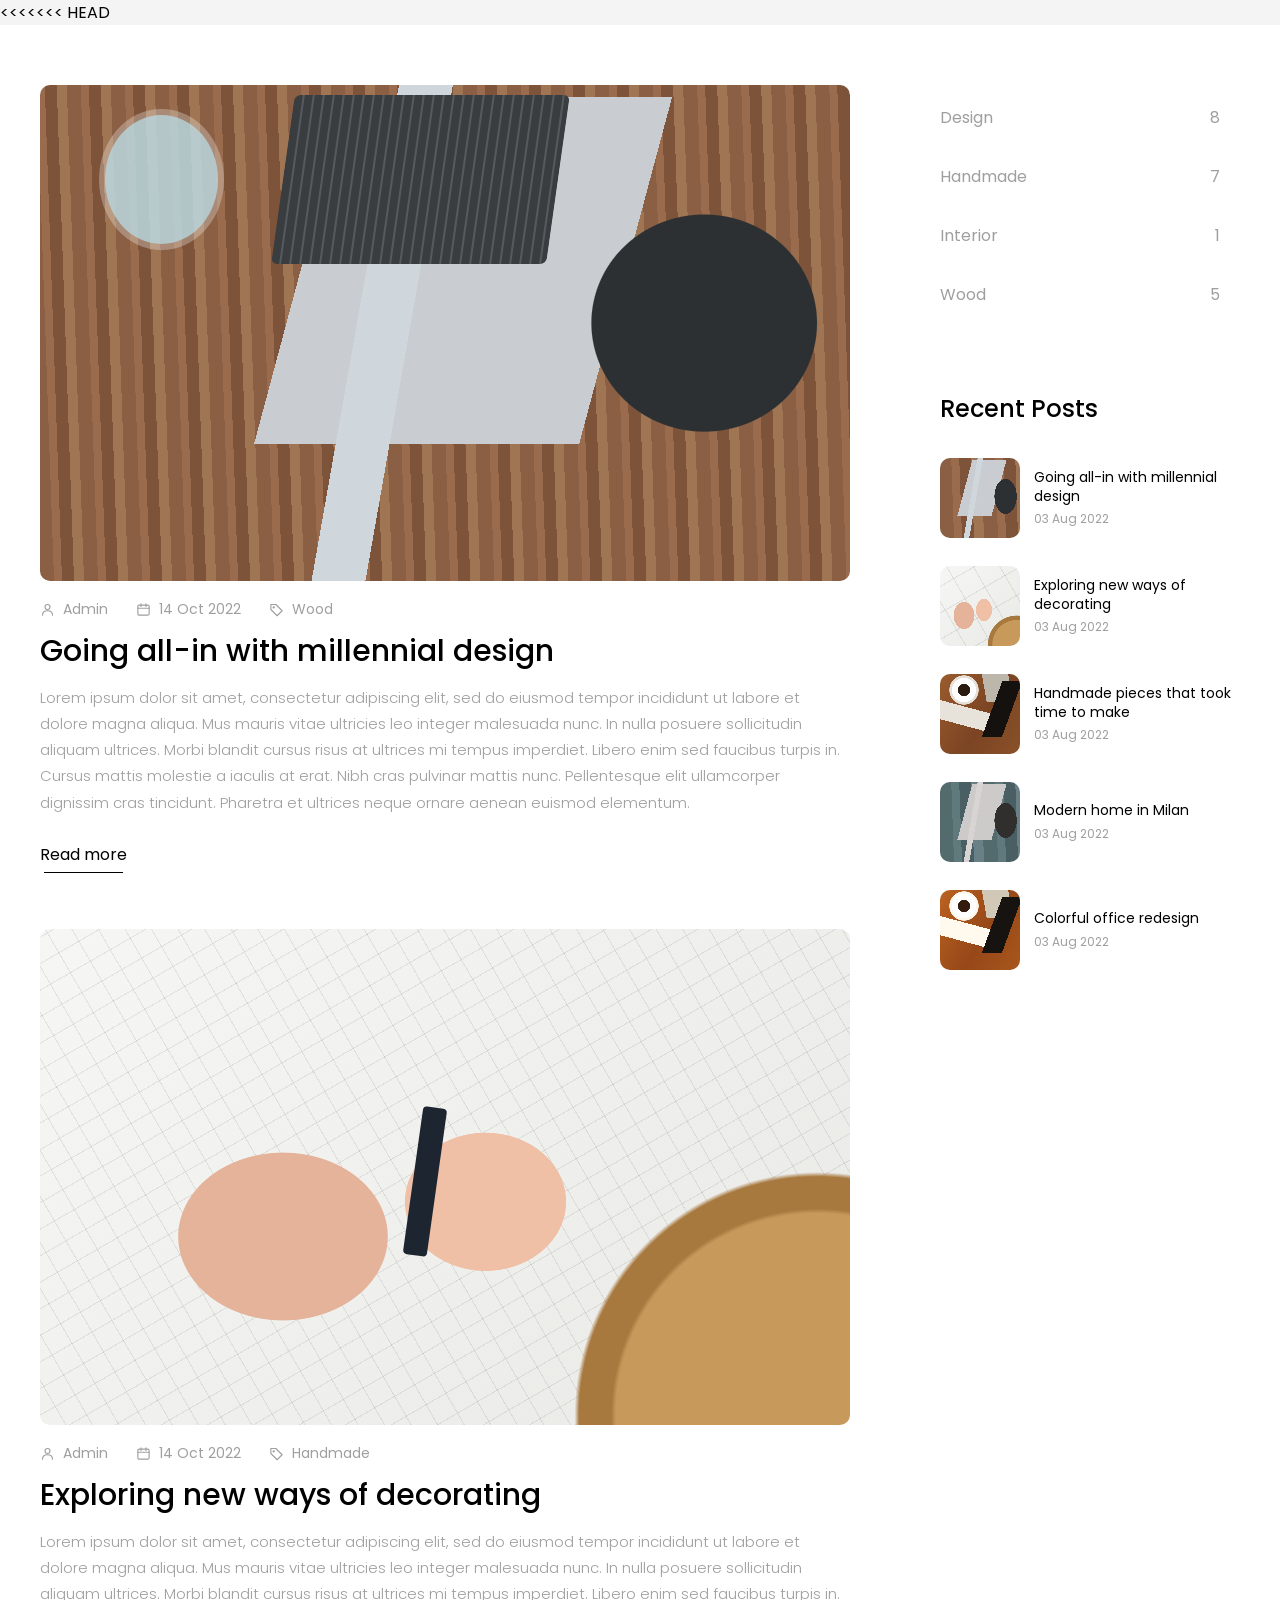
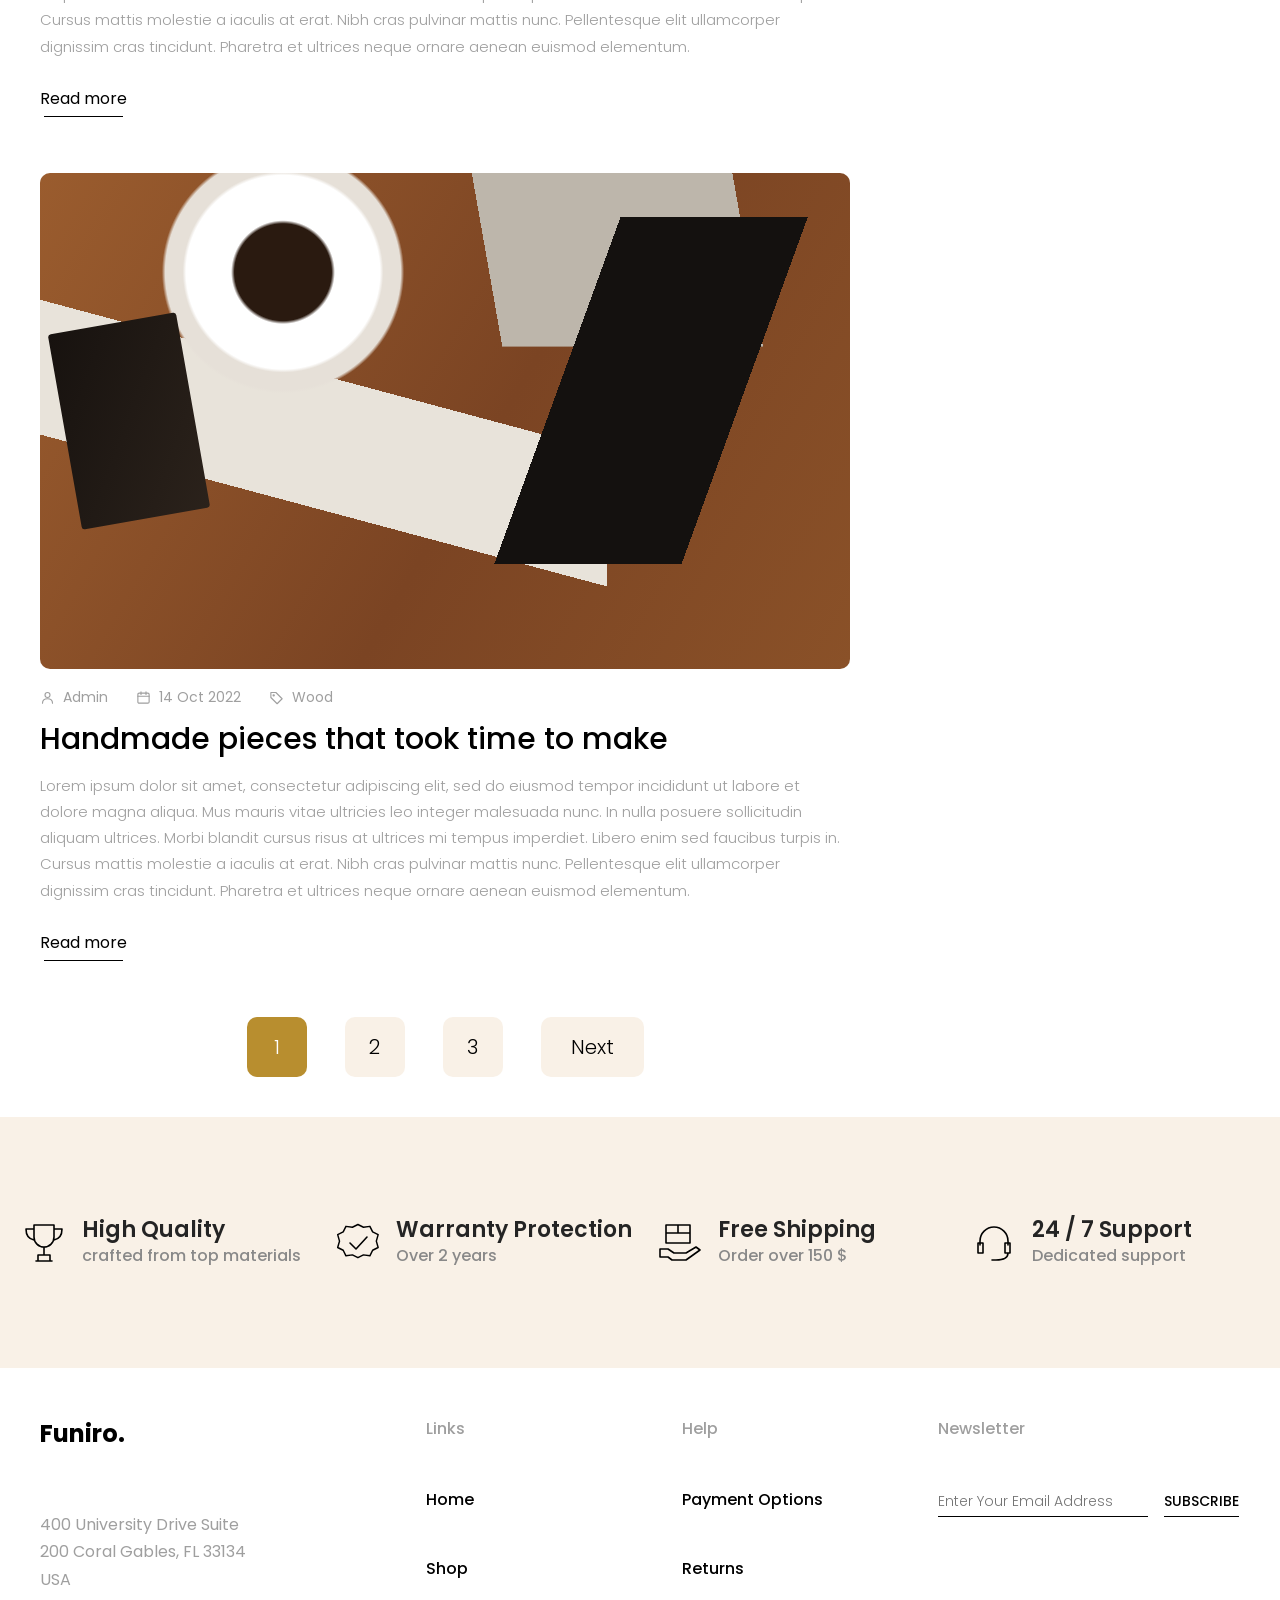
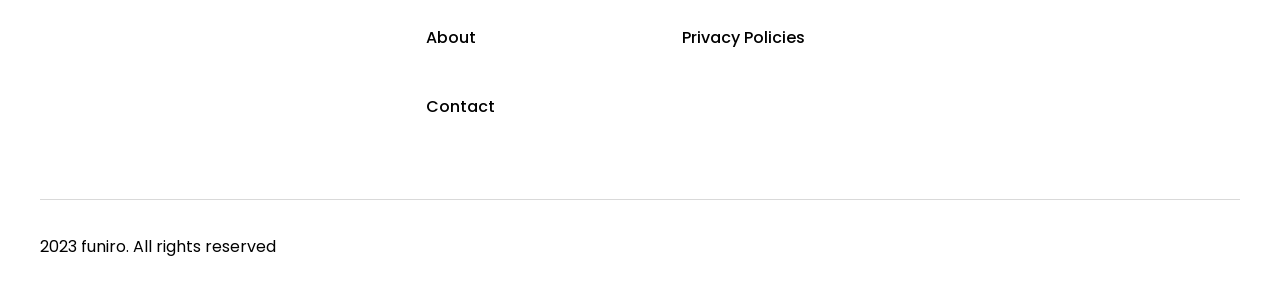
==== commit 894831eb: "edited files" ====
--- a/blog.html
+++ b/blog.html
@@ -245,252 +245,3 @@
 
 </div>
 </body>
-=======
-<!doctype html>
-<html lang="en">
-<head>
-<meta charset="utf-8">
-<meta name="viewport" content="width=device-width, initial-scale=1">
-<title>Funiro Blog</title>
-<link rel="preconnect" href="https://fonts.googleapis.com">
-<link href="https://fonts.googleapis.com/css2?family=Poppins:wght@300;400;500;600&display=swap" rel="stylesheet">
-<style>
-:root{
-  --ink:#000;
-  --muted:#9f9f9f;
-  --soft:#b0b0b0;
-  --cream:#f9f1e7;
-  --gold:#b88e2f;
-  --line:#d9d9d9;
-  --page:#f4f4f4;
-  --bg:#fff;
-}
-*{box-sizing:border-box;margin:0;padding:0}
-body{font-family:'Poppins',system-ui,sans-serif;color:var(--ink);background:var(--page);-webkit-font-smoothing:antialiased}
-a{color:inherit;text-decoration:none}
-ul{list-style:none}
-.page{background:var(--bg);max-width:1440px;margin:0 auto}
-
-/* ---------- layout ---------- */
-.blog{display:grid;grid-template-columns:minmax(0,820px) 300px;gap:90px;max-width:1240px;margin:0 auto;padding:60px 20px 40px;justify-content:space-between}
-
-/* ---------- posts ---------- */
-.post{margin-bottom:56px}
-.thumb{display:block;width:100%;aspect-ratio:817/500;border-radius:10px;overflow:hidden;position:relative;transition:transform .4s ease,box-shadow .4s ease}
-.post:hover .thumb{transform:translateY(-3px);box-shadow:0 14px 30px rgba(0,0,0,.14)}
-.meta{display:flex;gap:28px;margin:18px 0 12px;font-size:14px;color:var(--muted);flex-wrap:wrap}
-.meta span{display:inline-flex;align-items:center;gap:8px}
-.meta svg{width:15px;height:15px;stroke:var(--muted);fill:none;stroke-width:1.8;stroke-linecap:round;stroke-linejoin:round}
-.post h2{font-size:30px;font-weight:500;line-height:1.3;margin-bottom:14px;transition:color .2s}
-.post:hover h2{color:var(--gold)}
-.post p{font-size:15px;line-height:1.75;color:var(--muted);font-weight:300;max-width:820px}
-.more{display:inline-block;margin-top:26px;font-size:16px;padding-bottom:6px;position:relative}
-.more::after{content:"";position:absolute;left:4px;bottom:0;height:1px;width:calc(100% - 8px);background:var(--ink);transition:width .3s ease,background .3s}
-.more:hover::after{width:100%;background:var(--gold)}
-
-/* ---------- CSS-drawn photos ---------- */
-/* 1 · laptop on wooden table */
-.ph-wood{background:
-  radial-gradient(ellipse 14% 22% at 82% 48%,#2c3033 0 99%,transparent 100%),
-  linear-gradient(100deg,transparent 0 40%,#cfd6dc 40% 46%,transparent 46%),
-  linear-gradient(105deg,transparent 0 34%,#c9ccd0 34% 70%,transparent 70%) 0 8%/100% 70% no-repeat,
-  repeating-linear-gradient(88deg,#8a5f43 0 14px,#9a6c4d 14px 22px,#7d5439 22px 34px,#a07554 34px 44px);}
-.ph-wood::before{content:"";position:absolute;left:30%;top:2%;width:34%;height:34%;background:repeating-linear-gradient(90deg,#3a3d40 0 8px,#555a5e 8px 10px),#3a3d40;border-radius:6px;transform:skewX(-8deg)}
-.ph-wood::after{content:"";position:absolute;left:8%;top:6%;width:14%;height:26%;background:#bfe0ea;border-radius:50%;opacity:.8;box-shadow:0 0 0 6px rgba(255,255,255,.35)}
-/* 2 · notebook, hands and straw hat */
-.ph-note{background:
-  radial-gradient(circle at 96% 98%,#c79a5b 0 22%,transparent 22.5%),
-  radial-gradient(circle at 96% 98%,#a8793f 0 26%,transparent 26.5%),
-  radial-gradient(ellipse 13% 17% at 30% 62%,#e5b29a 0 99%,transparent 100%),
-  radial-gradient(ellipse 10% 14% at 55% 55%,#efc0a6 0 99%,transparent 100%),
-  repeating-linear-gradient(60deg,transparent 0 22px,rgba(0,0,0,.08) 22px 23px),
-  repeating-linear-gradient(-30deg,transparent 0 22px,rgba(0,0,0,.08) 22px 23px),
-  linear-gradient(135deg,#f6f6f4,#e9e9e6);}
-.ph-note::after{content:"";position:absolute;left:46%;top:36%;width:3%;height:30%;background:#1c2530;border-radius:4px;transform:rotate(8deg)}
-/* 3 · coffee, glasses, notebook, tablet on desk */
-.ph-coffee{background:
-  radial-gradient(circle at 30% 20%,#2a1a10 0 7%,transparent 7.5%),
-  radial-gradient(circle at 30% 20%,#fff 0 14%,#e6e0d8 14.5% 17%,transparent 17.5%),
-  linear-gradient(110deg,transparent 0 62%,#14110f 62% 82%,transparent 82%) 0 30%/100% 70% no-repeat,
-  linear-gradient(15deg,transparent 0 35%,#e8e3da 35% 62%,transparent 62%) 0 60%/70% 70% no-repeat,
-  linear-gradient(80deg,transparent 0 55%,#bdb6ab 55% 86%,transparent 86%) 0 0/100% 35% no-repeat,
-  linear-gradient(120deg,#9a5c2e,#7b4423 55%,#8a5128);}
-.ph-coffee::after{content:"";position:absolute;left:3%;top:30%;width:16%;height:40%;background:linear-gradient(120deg,#17120f,#2b221b);border-radius:3px;transform:rotate(-10deg)}
-
-/* ---------- pagination ---------- */
-.pager{display:flex;justify-content:center;gap:38px;margin-top:20px}
-.pager a{min-width:60px;height:60px;padding:0 20px;display:grid;place-items:center;border-radius:10px;background:var(--cream);font-size:20px;font-weight:300;transition:background .2s,color .2s,transform .2s}
-.pager a:hover{background:var(--gold);color:#fff;transform:translateY(-2px)}
-.pager a.on{background:var(--gold);color:#fff}
-.pager a.wide{padding:0 30px}
-
-/* ---------- sidebar ---------- */
-aside{padding-top:6px}
-.cats li{display:flex;justify-content:space-between;color:var(--muted);font-size:16px;padding:14px 20px 14px 0;transition:color .2s,padding .2s}
-.cats li:hover{color:var(--gold);padding-left:8px}
-.cats li+li{margin-top:6px}
-aside h3{font-size:24px;font-weight:500;margin:70px 0 32px}
-.recent li{display:flex;gap:14px;align-items:center;margin-bottom:28px}
-.recent .mini{flex:none;width:80px;height:80px;border-radius:10px;position:relative;overflow:hidden;transition:transform .3s}
-.recent li:hover .mini{transform:scale(1.06)}
-.recent b{display:block;font-weight:400;font-size:14px;line-height:1.35;transition:color .2s}
-.recent li:hover b{color:var(--gold)}
-.recent small{display:block;margin-top:5px;font-size:12px;color:var(--muted)}
-.mini.ph-wood::before,.mini.ph-wood::after,.mini.ph-note::after,.mini.ph-coffee::after{display:none}
-
-/* ---------- feature strip ---------- */
-.features{background:var(--cream);padding:100px 20px}
-.features ul{max-width:1240px;margin:0 auto;display:grid;grid-template-columns:repeat(4,1fr);gap:24px}
-.features li{display:flex;align-items:center;gap:14px}
-.features svg{flex:none;width:48px;height:48px;stroke:var(--ink);fill:none;stroke-width:1.6;stroke-linecap:round;stroke-linejoin:round}
-.features b{display:block;white-space:nowrap;font-size:22px;font-weight:600;line-height:1.2;color:#242424}
-.features span{display:block;font-size:16px;font-weight:500;color:#898989}
-
-/* ---------- footer ---------- */
-footer{max-width:1240px;margin:0 auto;padding:48px 20px 28px}
-.cols{display:grid;grid-template-columns:1.6fr 1fr 1fr 1.4fr;gap:40px;padding-bottom:36px;border-bottom:1px solid var(--line)}
-.logo{font-size:24px;font-weight:700;margin-bottom:60px}
-.addr{color:var(--muted);font-size:16px;line-height:1.7;max-width:230px}
-footer h4{font-size:16px;font-weight:500;color:var(--muted);margin-bottom:46px}
-footer li{margin-bottom:44px;font-size:16px;font-weight:500}
-footer li a{transition:color .2s}
-footer li a:hover{color:var(--gold)}
-.news{display:flex;gap:16px;align-items:flex-end}
-.news input{border:0;border-bottom:1px solid var(--ink);outline:0;font:300 14px 'Poppins',sans-serif;padding:4px 0;width:210px;background:transparent}
-.news input:focus{border-color:var(--gold)}
-.news button{border:0;border-bottom:1px solid var(--ink);background:none;font:500 14px 'Poppins',sans-serif;padding:4px 0;cursor:pointer;transition:color .2s}
-.news button:hover{color:var(--gold);border-color:var(--gold)}
-.copy{padding-top:34px;font-size:16px}
-
-/* ---------- responsive ---------- */
-@media(max-width:1100px){
-  .blog{grid-template-columns:1fr;gap:40px}
-  .features ul{grid-template-columns:repeat(2,1fr);row-gap:40px}
-  .cols{grid-template-columns:1fr 1fr}
-}
-@media(max-width:600px){
-  .post h2{font-size:22px}
-  .pager{gap:12px}
-  .pager a{min-width:46px;height:46px;font-size:16px}
-  .features{padding:56px 20px}
-  .features ul,.cols{grid-template-columns:1fr}
-  .logo{margin-bottom:24px}
-  footer h4{margin-bottom:20px}
-  footer li{margin-bottom:20px}
-}
-</style>
-</head>
-<body>
-<div class="page">
-
-  <main class="blog">
-    <section>
-      <article class="post">
-        <a class="thumb ph-wood" href="#" aria-label="Going all-in with millennial design"></a>
-        <div class="meta">
-          <span><svg viewBox="0 0 24 24"><circle cx="12" cy="8" r="4"/><path d="M4 21c0-4.4 3.6-7 8-7s8 2.6 8 7"/></svg>Admin</span>
-          <span><svg viewBox="0 0 24 24"><rect x="3" y="5" width="18" height="16" rx="2"/><path d="M3 10h18M8 3v4M16 3v4"/></svg>14 Oct 2022</span>
-          <span><svg viewBox="0 0 24 24"><path d="M3 12V4h8l10 10-8 8z"/><circle cx="7.5" cy="8.5" r="1"/></svg>Wood</span>
-        </div>
-        <h2>Going all-in with millennial design</h2>
-        <p>Lorem ipsum dolor sit amet, consectetur adipiscing elit, sed do eiusmod tempor incididunt ut labore et dolore magna aliqua. Mus mauris vitae ultricies leo integer malesuada nunc. In nulla posuere sollicitudin aliquam ultrices. Morbi blandit cursus risus at ultrices mi tempus imperdiet. Libero enim sed faucibus turpis in. Cursus mattis molestie a iaculis at erat. Nibh cras pulvinar mattis nunc. Pellentesque elit ullamcorper dignissim cras tincidunt. Pharetra et ultrices neque ornare aenean euismod elementum.</p>
-        <a class="more" href="#">Read more</a>
-      </article>
-
-      <article class="post">
-        <a class="thumb ph-note" href="#" aria-label="Exploring new ways of decorating"></a>
-        <div class="meta">
-          <span><svg viewBox="0 0 24 24"><circle cx="12" cy="8" r="4"/><path d="M4 21c0-4.4 3.6-7 8-7s8 2.6 8 7"/></svg>Admin</span>
-          <span><svg viewBox="0 0 24 24"><rect x="3" y="5" width="18" height="16" rx="2"/><path d="M3 10h18M8 3v4M16 3v4"/></svg>14 Oct 2022</span>
-          <span><svg viewBox="0 0 24 24"><path d="M3 12V4h8l10 10-8 8z"/><circle cx="7.5" cy="8.5" r="1"/></svg>Handmade</span>
-        </div>
-        <h2>Exploring new ways of decorating</h2>
-        <p>Lorem ipsum dolor sit amet, consectetur adipiscing elit, sed do eiusmod tempor incididunt ut labore et dolore magna aliqua. Mus mauris vitae ultricies leo integer malesuada nunc. In nulla posuere sollicitudin aliquam ultrices. Morbi blandit cursus risus at ultrices mi tempus imperdiet. Libero enim sed faucibus turpis in. Cursus mattis molestie a iaculis at erat. Nibh cras pulvinar mattis nunc. Pellentesque elit ullamcorper dignissim cras tincidunt. Pharetra et ultrices neque ornare aenean euismod elementum.</p>
-        <a class="more" href="#">Read more</a>
-      </article>
-
-      <article class="post">
-        <a class="thumb ph-coffee" href="#" aria-label="Handmade pieces that took time to make"></a>
-        <div class="meta">
-          <span><svg viewBox="0 0 24 24"><circle cx="12" cy="8" r="4"/><path d="M4 21c0-4.4 3.6-7 8-7s8 2.6 8 7"/></svg>Admin</span>
-          <span><svg viewBox="0 0 24 24"><rect x="3" y="5" width="18" height="16" rx="2"/><path d="M3 10h18M8 3v4M16 3v4"/></svg>14 Oct 2022</span>
-          <span><svg viewBox="0 0 24 24"><path d="M3 12V4h8l10 10-8 8z"/><circle cx="7.5" cy="8.5" r="1"/></svg>Wood</span>
-        </div>
-        <h2>Handmade pieces that took time to make</h2>
-        <p>Lorem ipsum dolor sit amet, consectetur adipiscing elit, sed do eiusmod tempor incididunt ut labore et dolore magna aliqua. Mus mauris vitae ultricies leo integer malesuada nunc. In nulla posuere sollicitudin aliquam ultrices. Morbi blandit cursus risus at ultrices mi tempus imperdiet. Libero enim sed faucibus turpis in. Cursus mattis molestie a iaculis at erat. Nibh cras pulvinar mattis nunc. Pellentesque elit ullamcorper dignissim cras tincidunt. Pharetra et ultrices neque ornare aenean euismod elementum.</p>
-        <a class="more" href="#">Read more</a>
-      </article>
-
-      <nav class="pager" aria-label="Pagination">
-        <a class="on" href="#">1</a><a href="#">2</a><a href="#">3</a><a class="wide" href="#">Next</a>
-      </nav>
-    </section>
-
-    <aside>
-      <ul class="cats">
-        <li><span>Design</span><span>8</span></li>
-        <li><span>Handmade</span><span>7</span></li>
-        <li><span>Interior</span><span>1</span></li>
-        <li><span>Wood</span><span>5</span></li>
-      </ul>
-      <h3>Recent Posts</h3>
-      <ul class="recent">
-        <li><span class="mini ph-wood"></span><div><b>Going all-in with millennial design</b><small>03 Aug 2022</small></div></li>
-        <li><span class="mini ph-note"></span><div><b>Exploring new ways of decorating</b><small>03 Aug 2022</small></div></li>
-        <li><span class="mini ph-coffee"></span><div><b>Handmade pieces that took time to make</b><small>03 Aug 2022</small></div></li>
-        <li><span class="mini ph-wood" style="filter:hue-rotate(160deg) saturate(.4)"></span><div><b>Modern home in Milan</b><small>03 Aug 2022</small></div></li>
-        <li><span class="mini ph-coffee" style="filter:saturate(1.3) brightness(1.1)"></span><div><b>Colorful office redesign</b><small>03 Aug 2022</small></div></li>
-      </ul>
-    </aside>
-  </main>
-
-  <section class="features">
-    <ul>
-      <li>
-        <svg viewBox="0 0 48 48"><path d="M14 6h20v12a10 10 0 0 1-20 0zM14 10H6c0 6 3 10 8 11M34 10h8c0 6-3 10-8 11M24 28v8M16 42h16M18 36h12v6H18z"/></svg>
-        <div><b>High Quality</b><span>crafted from top materials</span></div>
-      </li>
-      <li>
-        <svg viewBox="0 0 48 48"><path d="M24 4l6 3 7-1 3 6 6 3-2 7 2 7-6 3-3 6-7-1-6 3-6-3-7 1-3-6-6-3 2-7-2-7 6-3 3-6 7 1z" transform="scale(.92) translate(2 2)"/><path d="M16 24l6 6 11-12"/></svg>
-        <div><b>Warranty Protection</b><span>Over 2 years</span></div>
-      </li>
-      <li>
-        <svg viewBox="0 0 48 48"><path d="M10 6h24v18H10zM10 14h24M22 6v8M4 30h8l6 4h12l10-6 4 3-14 10H16l-4-3H4z"/></svg>
-        <div><b>Free Shipping</b><span>Order over 150 $</span></div>
-      </li>
-      <li>
-        <svg viewBox="0 0 48 48"><path d="M10 26v-4a14 14 0 0 1 28 0v4M8 24h5v10H8zM35 24h5v10h-5zM38 34c0 5-5 7-12 7M22 41h5"/></svg>
-        <div><b>24 / 7 Support</b><span>Dedicated support</span></div>
-      </li>
-    </ul>
-  </section>
-
-  <footer>
-    <div class="cols">
-      <div>
-        <div class="logo">Funiro.</div>
-        <p class="addr">400 University Drive Suite 200 Coral Gables, FL 33134 USA</p>
-      </div>
-      <div>
-        <h4>Links</h4>
-        <ul><li><a href="#">Home</a></li><li><a href="#">Shop</a></li><li><a href="#">About</a></li><li><a href="#">Contact</a></li></ul>
-      </div>
-      <div>
-        <h4>Help</h4>
-        <ul><li><a href="#">Payment Options</a></li><li><a href="#">Returns</a></li><li><a href="#">Privacy Policies</a></li></ul>
-      </div>
-      <div>
-        <h4>Newsletter</h4>
-        <form class="news" onsubmit="return false">
-          <input type="email" placeholder="Enter Your Email Address" aria-label="Email address">
-          <button type="button">SUBSCRIBE</button>
-        </form>
-      </div>
-    </div>
-    <p class="copy">2023 funiro. All rights reserved</p>
-  </footer>
-
-</div>
-</body>
->>>>>>> 3e962e919c281227e263f5689ea283ce02ecb3f5
-</html>
